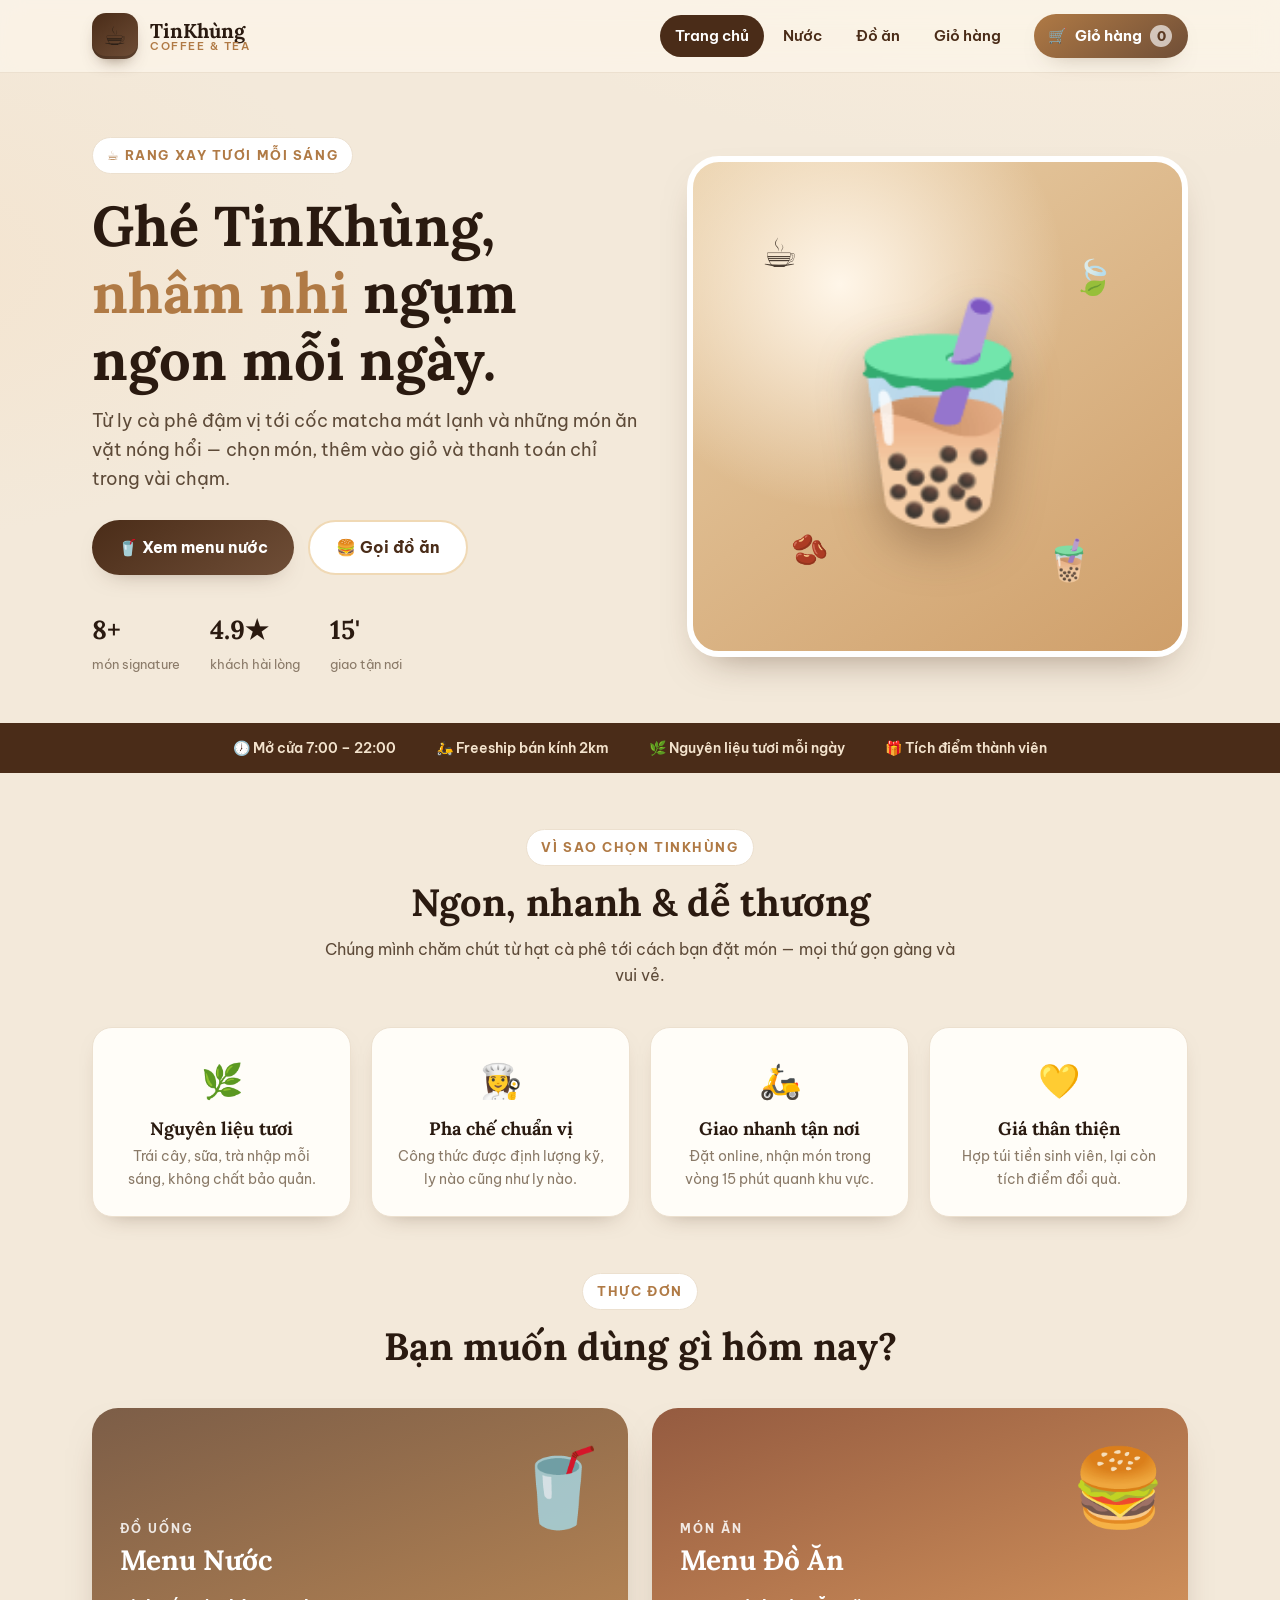
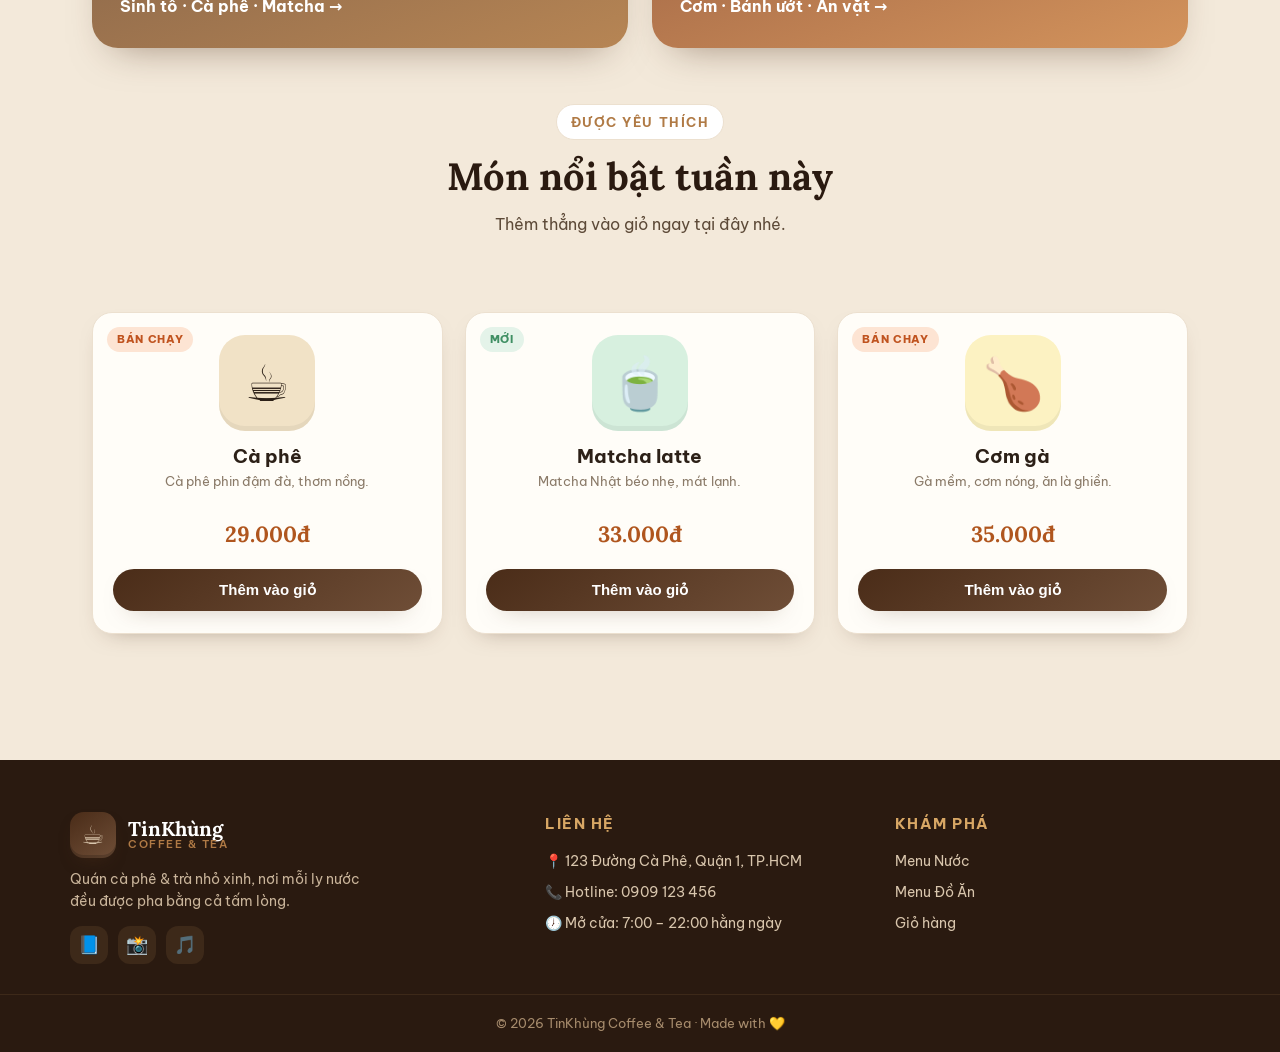
==== index.html @ 5d61ff61 "TinKhung Coffee & Tea: website dat mon (trang chu, menu nuoc/do an, gio hang + QR) Co-Authored-By: C" ====
<!DOCTYPE html>
<html lang="vi">
<head>
  <meta charset="UTF-8" />
  <meta name="viewport" content="width=device-width, initial-scale=1.0" />
  <title>TinKhùng Coffee &amp; Tea — Cà phê, trà &amp; món ngon mỗi ngày</title>
  <meta name="description" content="TinKhùng Coffee & Tea — quán cà phê, trà sữa và đồ ăn vặt. Nguyên liệu tươi, pha chế chuẩn vị, đặt món và thanh toán nhanh ngay trên web." />
  <link rel="icon" href="data:image/svg+xml,%3Csvg xmlns='http://www.w3.org/2000/svg' viewBox='0 0 100 100'%3E%3Ctext y='.9em' font-size='90'%3E%E2%98%95%3C/text%3E%3C/svg%3E" />
  <link rel="preconnect" href="https://fonts.googleapis.com" />
  <link rel="preconnect" href="https://fonts.gstatic.com" crossorigin />
  <link href="https://fonts.googleapis.com/css2?family=Lora:wght@500;600;700&family=Be+Vietnam+Pro:wght@400;500;600;700&display=swap" rel="stylesheet" />
  <link rel="stylesheet" href="assets/style.css" />
</head>
<body>

  <!-- HEADER -->
  <header class="site-header">
    <div class="container nav">
      <a href="index.html" class="brand">
        <span class="brand-logo">☕</span>
        <span class="brand-text">
          <span class="brand-name">TinKhùng</span>
          <span class="brand-sub">Coffee &amp; Tea</span>
        </span>
      </a>
      <nav class="nav-links">
        <a href="index.html" class="active">Trang chủ</a>
        <a href="nuoc.html">Nước</a>
        <a href="do-an.html">Đồ ăn</a>
        <a href="gio-hang.html">Giỏ hàng</a>
      </nav>
      <a href="gio-hang.html" class="cart-link" title="Giỏ hàng">
        🛒 <span class="lbl">Giỏ hàng</span>
        <span class="cart-count" data-cart-count>0</span>
      </a>
      <button class="nav-toggle" aria-label="Mở menu">☰</button>
    </div>
  </header>

  <!-- HERO -->
  <section class="hero">
    <div class="container hero-grid">
      <div class="hero-copy">
        <span class="eyebrow">☕ Rang xay tươi mỗi sáng</span>
        <h1>Ghé TinKhùng, <span class="accent">nhâm nhi</span> ngụm ngon mỗi ngày.</h1>
        <p class="lead">Từ ly cà phê đậm vị tới cốc matcha mát lạnh và những món ăn vặt nóng hổi — chọn món, thêm vào giỏ và thanh toán chỉ trong vài chạm.</p>
        <div class="hero-actions">
          <a href="nuoc.html" class="btn btn-primary">🥤 Xem menu nước</a>
          <a href="do-an.html" class="btn btn-ghost">🍔 Gọi đồ ăn</a>
        </div>
        <div class="hero-stats">
          <div class="stat"><b>8+</b><span>món signature</span></div>
          <div class="stat"><b>4.9★</b><span>khách hài lòng</span></div>
          <div class="stat"><b>15'</b><span>giao tận nơi</span></div>
        </div>
      </div>
      <div class="hero-art">
        <span class="bean b1">☕</span>
        <span class="bean b2">🫘</span>
        <span class="bean b3">🍃</span>
        <span class="bean b4">🧋</span>
        <span class="cup">🧋</span>
      </div>
    </div>
  </section>

  <div class="marquee-strip">
    <div class="container">
      <span>🕖 Mở cửa 7:00 – 22:00</span>
      <span>🛵 Freeship bán kính 2km</span>
      <span>🌿 Nguyên liệu tươi mỗi ngày</span>
      <span>🎁 Tích điểm thành viên</span>
    </div>
  </div>

  <!-- FEATURES -->
  <section class="section">
    <div class="container">
      <div class="section-head">
        <span class="eyebrow">Vì sao chọn TinKhùng</span>
        <h2>Ngon, nhanh &amp; dễ thương</h2>
        <p>Chúng mình chăm chút từ hạt cà phê tới cách bạn đặt món — mọi thứ gọn gàng và vui vẻ.</p>
      </div>
      <div class="feature-grid">
        <div class="feature"><div class="ic">🌿</div><h3>Nguyên liệu tươi</h3><p>Trái cây, sữa, trà nhập mỗi sáng, không chất bảo quản.</p></div>
        <div class="feature"><div class="ic">👩‍🍳</div><h3>Pha chế chuẩn vị</h3><p>Công thức được định lượng kỹ, ly nào cũng như ly nào.</p></div>
        <div class="feature"><div class="ic">🛵</div><h3>Giao nhanh tận nơi</h3><p>Đặt online, nhận món trong vòng 15 phút quanh khu vực.</p></div>
        <div class="feature"><div class="ic">💛</div><h3>Giá thân thiện</h3><p>Hợp túi tiền sinh viên, lại còn tích điểm đổi quà.</p></div>
      </div>
    </div>
  </section>

  <!-- CATEGORIES -->
  <section class="section" style="padding-top:0;">
    <div class="container">
      <div class="section-head">
        <span class="eyebrow">Thực đơn</span>
        <h2>Bạn muốn dùng gì hôm nay?</h2>
      </div>
      <div class="cat-grid">
        <a href="nuoc.html" class="cat-card cat-drink">
          <span class="cat-emoji">🥤</span>
          <small>Đồ uống</small>
          <h3>Menu Nước</h3>
          <span class="go">Sinh tố · Cà phê · Matcha →</span>
        </a>
        <a href="do-an.html" class="cat-card cat-food">
          <span class="cat-emoji">🍔</span>
          <small>Món ăn</small>
          <h3>Menu Đồ Ăn</h3>
          <span class="go">Cơm · Bánh ướt · Ăn vặt →</span>
        </a>
      </div>
    </div>
  </section>

  <!-- FEATURED -->
  <section class="section" style="padding-top:0;">
    <div class="container">
      <div class="section-head">
        <span class="eyebrow">Được yêu thích</span>
        <h2>Món nổi bật tuần này</h2>
        <p>Thêm thẳng vào giỏ ngay tại đây nhé.</p>
      </div>
      <div class="product-grid" style="grid-template-columns:repeat(3,1fr);">
        <article class="product-card" data-name="Cà phê" data-price="29000" data-icon="☕">
          <span class="tag hot">Bán chạy</span>
          <div class="thumb t-coffee">☕</div>
          <h3>Cà phê</h3>
          <p class="desc">Cà phê phin đậm đà, thơm nồng.</p>
          <p class="price">29.000đ</p>
          <button type="button" class="add-btn">Thêm vào giỏ</button>
        </article>
        <article class="product-card" data-name="Matcha latte" data-price="33000" data-icon="🍵">
          <span class="tag">Mới</span>
          <div class="thumb t-matcha">🍵</div>
          <h3>Matcha latte</h3>
          <p class="desc">Matcha Nhật béo nhẹ, mát lạnh.</p>
          <p class="price">33.000đ</p>
          <button type="button" class="add-btn">Thêm vào giỏ</button>
        </article>
        <article class="product-card" data-name="Cơm gà" data-price="35000" data-icon="🍗">
          <span class="tag hot">Bán chạy</span>
          <div class="thumb t-chicken">🍗</div>
          <h3>Cơm gà</h3>
          <p class="desc">Gà mềm, cơm nóng, ăn là ghiền.</p>
          <p class="price">35.000đ</p>
          <button type="button" class="add-btn">Thêm vào giỏ</button>
        </article>
      </div>
    </div>
  </section>

  <!-- FOOTER -->
  <footer class="site-footer">
    <div class="container footer-grid">
      <div class="footer-col">
        <a href="index.html" class="brand">
          <span class="brand-logo">☕</span>
          <span class="brand-text">
            <span class="brand-name">TinKhùng</span>
            <span class="brand-sub">Coffee &amp; Tea</span>
          </span>
        </a>
        <p>Quán cà phê &amp; trà nhỏ xinh, nơi mỗi ly nước đều được pha bằng cả tấm lòng.</p>
        <div class="socials">
          <a href="#" title="Facebook">📘</a>
          <a href="#" title="Instagram">📸</a>
          <a href="#" title="TikTok">🎵</a>
        </div>
      </div>
      <div class="footer-col">
        <h4>Liên hệ</h4>
        <ul>
          <li>📍 123 Đường Cà Phê, Quận 1, TP.HCM</li>
          <li>📞 Hotline: 0909 123 456</li>
          <li>🕖 Mở cửa: 7:00 – 22:00 hằng ngày</li>
        </ul>
      </div>
      <div class="footer-col">
        <h4>Khám phá</h4>
        <ul>
          <li><a href="nuoc.html">Menu Nước</a></li>
          <li><a href="do-an.html">Menu Đồ Ăn</a></li>
          <li><a href="gio-hang.html">Giỏ hàng</a></li>
        </ul>
      </div>
    </div>
    <div class="footer-bottom">© 2026 TinKhùng Coffee &amp; Tea · Made with 💛</div>
  </footer>

  <script src="assets/cart.js"></script>
</body>
</html>
---- assets/style.css ----
/* ============================================================
   TinKhùng Coffee & Tea — giao diện quán cà phê ấm cúng
   Dùng chung cho index / nuoc / do-an / gio-hang
   ============================================================ */

:root {
  color-scheme: light;

  /* Bảng màu cà phê ấm */
  --espresso: #2a1a10;
  --coffee:   #4a2c18;
  --coffee-2: #6f4e37;
  --caramel:  #b07a45;
  --gold:     #d8a765;
  --gold-soft:#f0d9b5;
  --cream:    #f3e9da;
  --cream-2:  #faf4ea;
  --card:     #fffdf8;
  --ink:      #2c2017;
  --muted:    #8a7a68;
  --line:     #ece0cf;
  --price:    #b0561e;
  --mint:     #3f8f63;
  --mint-bg:  #e4f3e9;

  --radius:   20px;
  --radius-sm:14px;
  --shadow:   0 18px 40px -22px rgba(74, 44, 24, 0.55);
  --shadow-sm:0 10px 24px -16px rgba(74, 44, 24, 0.5);
  --maxw:     1140px;
  --font-head:"Lora", Georgia, serif;
  --font-body:"Be Vietnam Pro", system-ui, -apple-system, "Segoe UI", sans-serif;
}

* { box-sizing: border-box; }

html { scroll-behavior: smooth; }

body {
  margin: 0;
  font-family: var(--font-body);
  color: var(--ink);
  background:
    radial-gradient(1200px 500px at 85% -5%, #fbeedd 0%, transparent 60%),
    radial-gradient(900px 500px at -10% 10%, #f4e4cf 0%, transparent 55%),
    var(--cream);
  line-height: 1.6;
  -webkit-font-smoothing: antialiased;
}

h1, h2, h3 { font-family: var(--font-head); color: var(--espresso); line-height: 1.2; margin: 0; }

a { color: inherit; }

img { max-width: 100%; display: block; }

.container { width: 100%; max-width: var(--maxw); margin: 0 auto; padding: 0 22px; }

.sr-only {
  position: absolute; width: 1px; height: 1px; padding: 0; margin: -1px;
  overflow: hidden; clip: rect(0 0 0 0); white-space: nowrap; border: 0;
}

/* -------------------- Header / Nav -------------------- */
.site-header {
  position: sticky; top: 0; z-index: 50;
  background: rgba(250, 244, 234, 0.82);
  backdrop-filter: saturate(140%) blur(12px);
  border-bottom: 1px solid var(--line);
}
.nav {
  display: flex; align-items: center; gap: 18px;
  height: 72px;
}
.brand { display: flex; align-items: center; gap: 12px; text-decoration: none; margin-right: auto; }
.brand-logo {
  width: 46px; height: 46px; border-radius: 14px;
  display: grid; place-items: center; font-size: 26px;
  background: linear-gradient(145deg, var(--coffee), var(--coffee-2));
  box-shadow: inset 0 -3px 0 rgba(0,0,0,.18), 0 8px 18px -10px rgba(74,44,24,.8);
}
.brand-text { display: flex; flex-direction: column; line-height: 1.05; }
.brand-name { font-family: var(--font-head); font-weight: 700; font-size: 20px; color: var(--espresso); }
.brand-sub  { font-size: 11px; letter-spacing: .14em; text-transform: uppercase; color: var(--caramel); font-weight: 600; }

.nav-links { display: flex; align-items: center; gap: 4px; }
.nav-links a {
  text-decoration: none; font-weight: 600; font-size: 15px; color: var(--coffee);
  padding: 9px 15px; border-radius: 999px; transition: background .18s ease, color .18s ease;
}
.nav-links a:hover { background: #efe2cf; }
.nav-links a.active { background: var(--coffee); color: #fff; }

.cart-link {
  position: relative; display: inline-flex; align-items: center; gap: 8px;
  text-decoration: none; font-weight: 700; font-size: 15px; color: #fff;
  background: linear-gradient(145deg, var(--caramel), var(--coffee-2));
  padding: 10px 16px 10px 14px; border-radius: 999px;
  box-shadow: var(--shadow-sm); transition: transform .15s ease, box-shadow .15s ease;
}
.cart-link:hover { transform: translateY(-2px); }
.cart-link.bump { animation: bump .4s ease; }
@keyframes bump { 0%,100%{transform:scale(1)} 35%{transform:scale(1.16)} }
.cart-count {
  min-width: 22px; height: 22px; padding: 0 6px; border-radius: 999px;
  background: #fff; color: var(--coffee); font-size: 13px; font-weight: 800;
  display: inline-grid; place-items: center;
}
.cart-count.is-empty { opacity: .65; }

.nav-toggle { display: none; }

/* -------------------- Buttons -------------------- */
.btn {
  display: inline-flex; align-items: center; gap: 9px; justify-content: center;
  font-family: var(--font-body); font-weight: 700; font-size: 16px; cursor: pointer;
  padding: 13px 26px; border-radius: 999px; border: 0; text-decoration: none;
  transition: transform .15s ease, box-shadow .15s ease, background .18s ease;
}
.btn-primary { background: linear-gradient(145deg, var(--coffee), var(--coffee-2)); color: #fff; box-shadow: var(--shadow-sm); }
.btn-primary:hover { transform: translateY(-2px); }
.btn-ghost { background: #fff; color: var(--coffee); border: 2px solid var(--gold-soft); }
.btn-ghost:hover { border-color: var(--gold); transform: translateY(-2px); }
.btn-gold { background: linear-gradient(145deg, var(--gold), var(--caramel)); color: #41260f; box-shadow: var(--shadow-sm); }
.btn-gold:hover { transform: translateY(-2px); }

/* -------------------- Hero (trang chủ) -------------------- */
.hero { padding: 64px 0 36px; }
.hero-grid { display: grid; grid-template-columns: 1.05fr .95fr; gap: 42px; align-items: center; }
.eyebrow {
  display: inline-flex; align-items: center; gap: 8px; font-weight: 700; font-size: 13px;
  letter-spacing: .12em; text-transform: uppercase; color: var(--caramel);
  background: #fff; border: 1px solid var(--line); padding: 7px 14px; border-radius: 999px;
}
.hero h1 { font-size: clamp(34px, 5vw, 56px); margin: 18px 0 14px; }
.hero h1 .accent { color: var(--caramel); }
.hero p.lead { font-size: 18px; color: #5d4a38; max-width: 48ch; margin: 0 0 26px; }
.hero-actions { display: flex; gap: 14px; flex-wrap: wrap; }
.hero-stats { display: flex; gap: 30px; margin-top: 34px; flex-wrap: wrap; }
.hero-stats .stat b { font-family: var(--font-head); font-size: 26px; color: var(--espresso); display: block; }
.hero-stats .stat span { font-size: 13px; color: var(--muted); }

.hero-art {
  position: relative; aspect-ratio: 1/1; border-radius: 32px;
  background:
    radial-gradient(circle at 30% 25%, #fff6e9 0%, transparent 45%),
    linear-gradient(145deg, #e9cfa8, #cf9f6a);
  box-shadow: var(--shadow); display: grid; place-items: center; overflow: hidden;
  border: 6px solid #fff;
}
.hero-art .cup { font-size: clamp(120px, 20vw, 210px); filter: drop-shadow(0 18px 24px rgba(74,44,24,.35)); }
.hero-art .bean {
  position: absolute; font-size: 40px; opacity: .85;
  animation: floaty 5s ease-in-out infinite;
}
.hero-art .b1 { top: 12%; left: 14%; }
.hero-art .b2 { bottom: 16%; left: 20%; animation-delay: .8s; font-size: 30px; }
.hero-art .b3 { top: 18%; right: 14%; animation-delay: 1.4s; font-size: 34px; }
.hero-art .b4 { bottom: 12%; right: 18%; animation-delay: 2s; }
@keyframes floaty { 0%,100%{transform:translateY(0) rotate(-8deg)} 50%{transform:translateY(-12px) rotate(8deg)} }

.marquee-strip {
  background: var(--coffee); color: #f3e3cd; margin-top: 10px;
}
.marquee-strip .container { display: flex; gap: 40px; flex-wrap: wrap; justify-content: center; padding: 14px 22px; font-weight: 600; font-size: 14px; }
.marquee-strip span { display: inline-flex; align-items: center; gap: 8px; }

/* -------------------- Sections -------------------- */
.section { padding: 56px 0; }
.section-head { text-align: center; max-width: 640px; margin: 0 auto 38px; }
.section-head .eyebrow { margin-bottom: 14px; }
.section-head h2 { font-size: clamp(26px, 3.4vw, 38px); }
.section-head p { color: #5d4a38; margin: 12px 0 0; }

/* Features */
.feature-grid { display: grid; grid-template-columns: repeat(4, 1fr); gap: 20px; }
.feature {
  background: var(--card); border: 1px solid var(--line); border-radius: var(--radius);
  padding: 26px 22px; text-align: center; box-shadow: var(--shadow-sm);
  transition: transform .18s ease;
}
.feature:hover { transform: translateY(-5px); }
.feature .ic { font-size: 34px; margin-bottom: 10px; }
.feature h3 { font-size: 18px; margin-bottom: 6px; }
.feature p { font-size: 14px; color: var(--muted); margin: 0; }

/* Category cards */
.cat-grid { display: grid; grid-template-columns: 1fr 1fr; gap: 24px; }
.cat-card {
  position: relative; border-radius: 26px; overflow: hidden; text-decoration: none;
  color: #fff; min-height: 240px; display: flex; flex-direction: column; justify-content: flex-end;
  padding: 28px; box-shadow: var(--shadow); isolation: isolate;
  transition: transform .2s ease;
}
.cat-card:hover { transform: translateY(-6px); }
.cat-card::after { content: ""; position: absolute; inset: 0; z-index: -1; opacity: .9; }
.cat-drink::after { background: linear-gradient(160deg, #6f4e37, #b07a45); }
.cat-food::after  { background: linear-gradient(160deg, #8a4b2f, #d08a4e); }
.cat-card .cat-emoji { position: absolute; top: 18px; right: 22px; font-size: 76px; opacity: .9; }
.cat-card small { text-transform: uppercase; letter-spacing: .16em; font-weight: 700; font-size: 12px; opacity: .85; }
.cat-card h3 { color: #fff; font-size: 28px; margin: 6px 0 4px; }
.cat-card .go { margin-top: 12px; font-weight: 700; }

/* -------------------- Product grid (menu) -------------------- */
.menu-hero { padding: 48px 0 8px; text-align: center; }
.menu-hero .eyebrow { margin-bottom: 14px; }
.menu-hero h1 { font-size: clamp(30px, 4.4vw, 46px); }
.menu-hero p { color: #5d4a38; margin: 12px auto 0; max-width: 52ch; }

.product-grid {
  display: grid; grid-template-columns: repeat(4, 1fr); gap: 22px;
  padding: 36px 0 10px;
}
.product-card {
  background: var(--card); border: 1px solid var(--line); border-radius: var(--radius);
  padding: 22px 20px; text-align: center; box-shadow: var(--shadow-sm);
  display: flex; flex-direction: column; align-items: center;
  transition: transform .18s ease, box-shadow .18s ease; position: relative;
}
.product-card:hover { transform: translateY(-6px); box-shadow: var(--shadow); }
.product-card .tag {
  position: absolute; top: 14px; left: 14px; font-size: 11px; font-weight: 800;
  text-transform: uppercase; letter-spacing: .06em; padding: 4px 10px; border-radius: 999px;
  background: var(--mint-bg); color: var(--mint);
}
.product-card .tag.hot { background: #fde4d3; color: #c0531f; }
.thumb {
  width: 96px; height: 96px; border-radius: 26px; display: grid; place-items: center;
  font-size: 50px; margin-bottom: 14px; box-shadow: inset 0 -5px 0 rgba(0,0,0,.05);
}
.t-strawberry { background: #ffe0e4; }
.t-avocado    { background: #dff3df; }
.t-coffee     { background: #f1e2c6; }
.t-matcha     { background: #d7f0df; }
.t-porkrice   { background: #ffe8cf; }
.t-wetcake    { background: #fbe0ee; }
.t-chicken    { background: #fcf2c2; }
.t-fishball   { background: #d7ecfb; }
.product-card h3 { font-family: var(--font-body); font-weight: 700; font-size: 19px; margin: 0 0 4px; color: var(--ink); }
.product-card .desc { font-size: 13px; color: var(--muted); margin: 0 0 12px; min-height: 34px; }
.product-card .price { font-family: var(--font-head); font-weight: 700; font-size: 22px; color: var(--price); margin: 0 0 16px; }
.add-btn {
  width: 100%; background: linear-gradient(145deg, var(--coffee), var(--coffee-2)); color: #fff;
  font-weight: 700; font-size: 15px; padding: 12px 18px; border: 0; border-radius: 999px;
  cursor: pointer; transition: transform .14s ease, box-shadow .14s ease, filter .18s ease;
  box-shadow: var(--shadow-sm); -webkit-tap-highlight-color: transparent;
}
.add-btn:hover { filter: brightness(1.08); transform: translateY(-2px); }
.add-btn:active { transform: translateY(2px); }

/* flying item + toast */
.flying-item {
  position: fixed; z-index: 999; pointer-events: none; width: 70px; height: 70px;
  border-radius: 20px; display: grid; place-items: center; font-size: 40px; background: #fff;
  box-shadow: 0 12px 26px rgba(0,0,0,.22);
  transition: left .7s cubic-bezier(.22,1,.36,1), top .7s cubic-bezier(.55,0,.85,.45),
              transform .7s cubic-bezier(.22,1,.36,1), opacity .7s ease;
}
.toast {
  position: fixed; left: 50%; bottom: 28px; transform: translateX(-50%) translateY(20px);
  background: var(--espresso); color: #fff; font-weight: 600; font-size: 15px;
  padding: 13px 22px; border-radius: 999px; box-shadow: var(--shadow); z-index: 900;
  opacity: 0; pointer-events: none; transition: opacity .25s ease, transform .25s ease;
  display: flex; align-items: center; gap: 9px;
}
.toast.show { opacity: 1; transform: translateX(-50%) translateY(0); }

/* -------------------- Cart page -------------------- */
.cart-wrap { max-width: 860px; margin: 0 auto; padding: 44px 0 20px; }
.cart-wrap .page-title { text-align: center; margin-bottom: 8px; font-size: clamp(28px,4vw,42px); }
.cart-wrap .page-sub { text-align: center; color: var(--muted); margin: 0 0 30px; }

.cart-panel { background: var(--card); border: 1px solid var(--line); border-radius: 24px; box-shadow: var(--shadow); overflow: hidden; }
.cart-row {
  display: grid; grid-template-columns: 64px 1fr auto auto; gap: 16px; align-items: center;
  padding: 18px 22px; border-bottom: 1px solid var(--line);
}
.cart-row:last-child { border-bottom: 0; }
.cart-row .ci-thumb { width: 56px; height: 56px; border-radius: 16px; display: grid; place-items: center; font-size: 30px; background: #f1e2c6; }
.cart-row .ci-name { font-weight: 700; font-size: 17px; }
.cart-row .ci-unit { font-size: 13px; color: var(--muted); }
.cart-row .ci-line { font-weight: 800; color: var(--price); font-family: var(--font-head); min-width: 96px; text-align: right; }
.qty-box { display: inline-flex; align-items: center; gap: 12px; background: #f4ead9; border-radius: 999px; padding: 5px; }
.qty-btn { width: 32px; height: 32px; border-radius: 50%; border: 0; background: #fff; color: var(--coffee); font-size: 19px; font-weight: 800; cursor: pointer; box-shadow: var(--shadow-sm); }
.qty-btn:hover { background: var(--gold-soft); }
.qty-box span { min-width: 20px; text-align: center; font-weight: 700; }

.cart-summary { padding: 22px; display: flex; flex-direction: column; gap: 16px; }
.summary-line { display: flex; justify-content: space-between; font-size: 15px; color: #5d4a38; }
.summary-total { display: flex; justify-content: space-between; align-items: baseline; border-top: 2px dashed var(--line); padding-top: 16px; }
.summary-total .lbl { font-weight: 700; font-size: 17px; }
.summary-total .val { font-family: var(--font-head); font-weight: 700; font-size: 30px; color: var(--price); }
.cart-actions { display: flex; gap: 14px; flex-wrap: wrap; }
.cart-actions .btn { flex: 1; min-width: 180px; }

.empty-cart { text-align: center; padding: 60px 24px; }
.empty-cart .big { font-size: 64px; }
.empty-cart h3 { margin: 12px 0 6px; font-size: 24px; }
.empty-cart p { color: var(--muted); margin: 0 0 22px; }

/* QR modal */
.modal { position: fixed; inset: 0; display: none; place-items: center; z-index: 200; padding: 20px; background: rgba(42,26,16,.5); backdrop-filter: blur(3px); }
.modal.open { display: grid; }
.modal-box { background: #fff; border-radius: 24px; padding: 30px; max-width: 360px; width: 100%; text-align: center; box-shadow: 0 30px 60px -20px rgba(0,0,0,.5); animation: pop .28s ease; }
@keyframes pop { from { transform: scale(.9); opacity: 0 } to { transform: scale(1); opacity: 1 } }
.modal-box h3 { font-size: 23px; margin-bottom: 4px; }
.modal-box .qr-total { font-weight: 800; color: var(--price); font-size: 20px; margin: 6px 0 14px; }
#qrCanvas { width: 220px; height: 220px; border-radius: 16px; border: 5px solid var(--gold-soft); margin: 0 auto 10px; background: #fff; }
.modal-box .qr-hint { font-size: 13px; color: var(--muted); margin: 0 0 18px; }

/* -------------------- Footer -------------------- */
.site-footer { background: var(--espresso); color: #e9d8c2; margin-top: 60px; }
.footer-grid { display: grid; grid-template-columns: 1.4fr 1fr 1fr; gap: 34px; padding: 52px 0 30px; }
.site-footer .brand-name { color: #fff; }
.site-footer p { color: #c9b49a; font-size: 14px; margin: 10px 0 0; max-width: 34ch; }
.footer-col h4 { font-family: var(--font-body); font-size: 15px; text-transform: uppercase; letter-spacing: .1em; color: var(--gold); margin: 0 0 14px; }
.footer-col ul { list-style: none; padding: 0; margin: 0; display: flex; flex-direction: column; gap: 9px; }
.footer-col a, .footer-col li { color: #d9c6ad; text-decoration: none; font-size: 14px; }
.footer-col a:hover { color: #fff; }
.socials { display: flex; gap: 10px; margin-top: 14px; }
.socials a { width: 38px; height: 38px; border-radius: 12px; display: grid; place-items: center; background: #3d2919; font-size: 18px; }
.socials a:hover { background: var(--caramel); }
.footer-bottom { border-top: 1px solid #3d2919; padding: 18px 0; text-align: center; font-size: 13px; color: #a68b6c; }

/* -------------------- Responsive -------------------- */
@media (max-width: 900px) {
  .hero-grid { grid-template-columns: 1fr; }
  .hero-art { max-width: 420px; margin: 0 auto; order: -1; }
  .feature-grid { grid-template-columns: repeat(2, 1fr); }
  .product-grid { grid-template-columns: repeat(2, 1fr); }
  .footer-grid { grid-template-columns: 1fr 1fr; }
}
@media (max-width: 640px) {
  .nav-links, .cart-link .lbl { display: none; }
  .nav-links.open { display: flex; position: absolute; top: 72px; left: 0; right: 0;
    flex-direction: column; background: var(--cream-2); border-bottom: 1px solid var(--line); padding: 10px; gap: 4px; }
  .nav-links.open a { padding: 12px; }
  .nav-toggle { display: inline-grid; place-items: center; width: 44px; height: 44px; border-radius: 12px;
    border: 1px solid var(--line); background: #fff; font-size: 20px; cursor: pointer; }
  .cat-grid { grid-template-columns: 1fr; }
  .product-grid { grid-template-columns: 1fr 1fr; gap: 14px; }
  .product-card { padding: 18px 14px; }
  .thumb { width: 80px; height: 80px; font-size: 42px; }
  .cart-row { grid-template-columns: 48px 1fr auto; row-gap: 10px; }
  .cart-row .ci-line { grid-column: 2 / -1; text-align: left; }
  .footer-grid { grid-template-columns: 1fr; }
}
@media (max-width: 420px) {
  .product-grid { grid-template-columns: 1fr; }
}
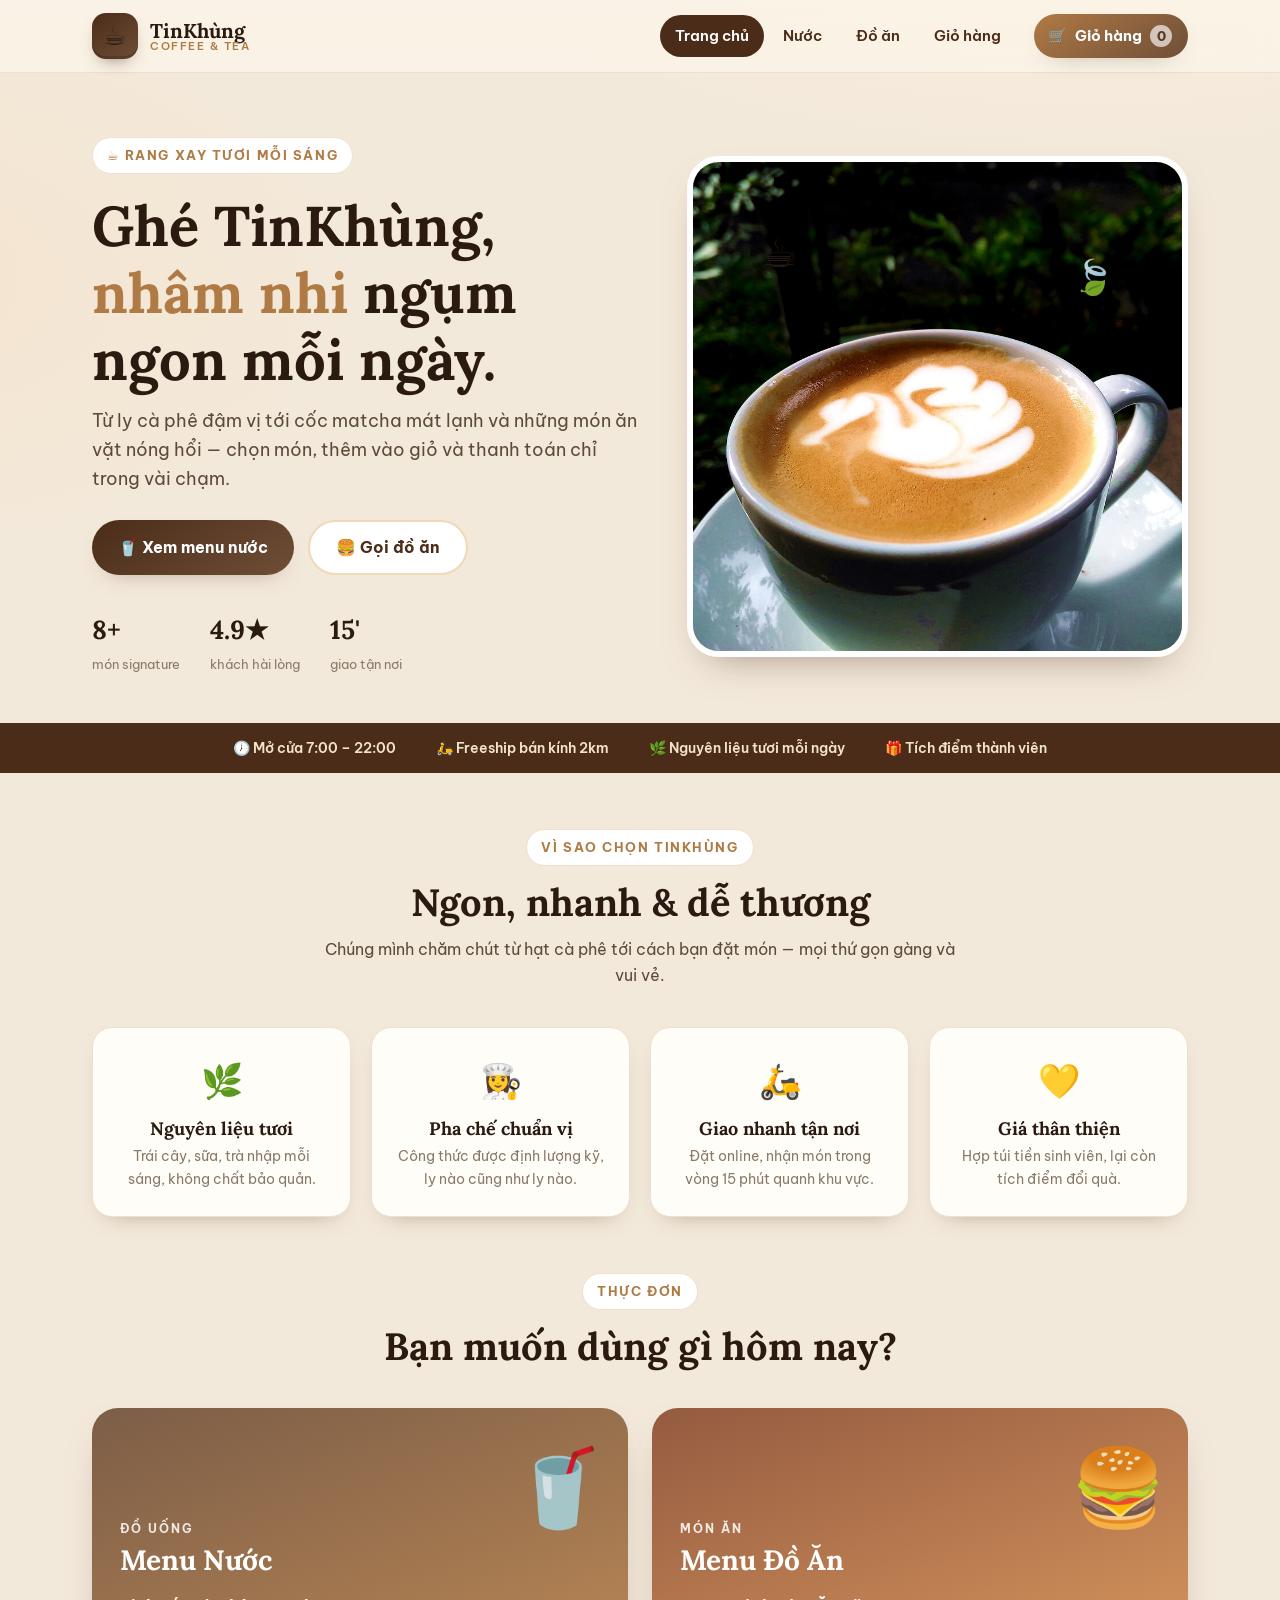
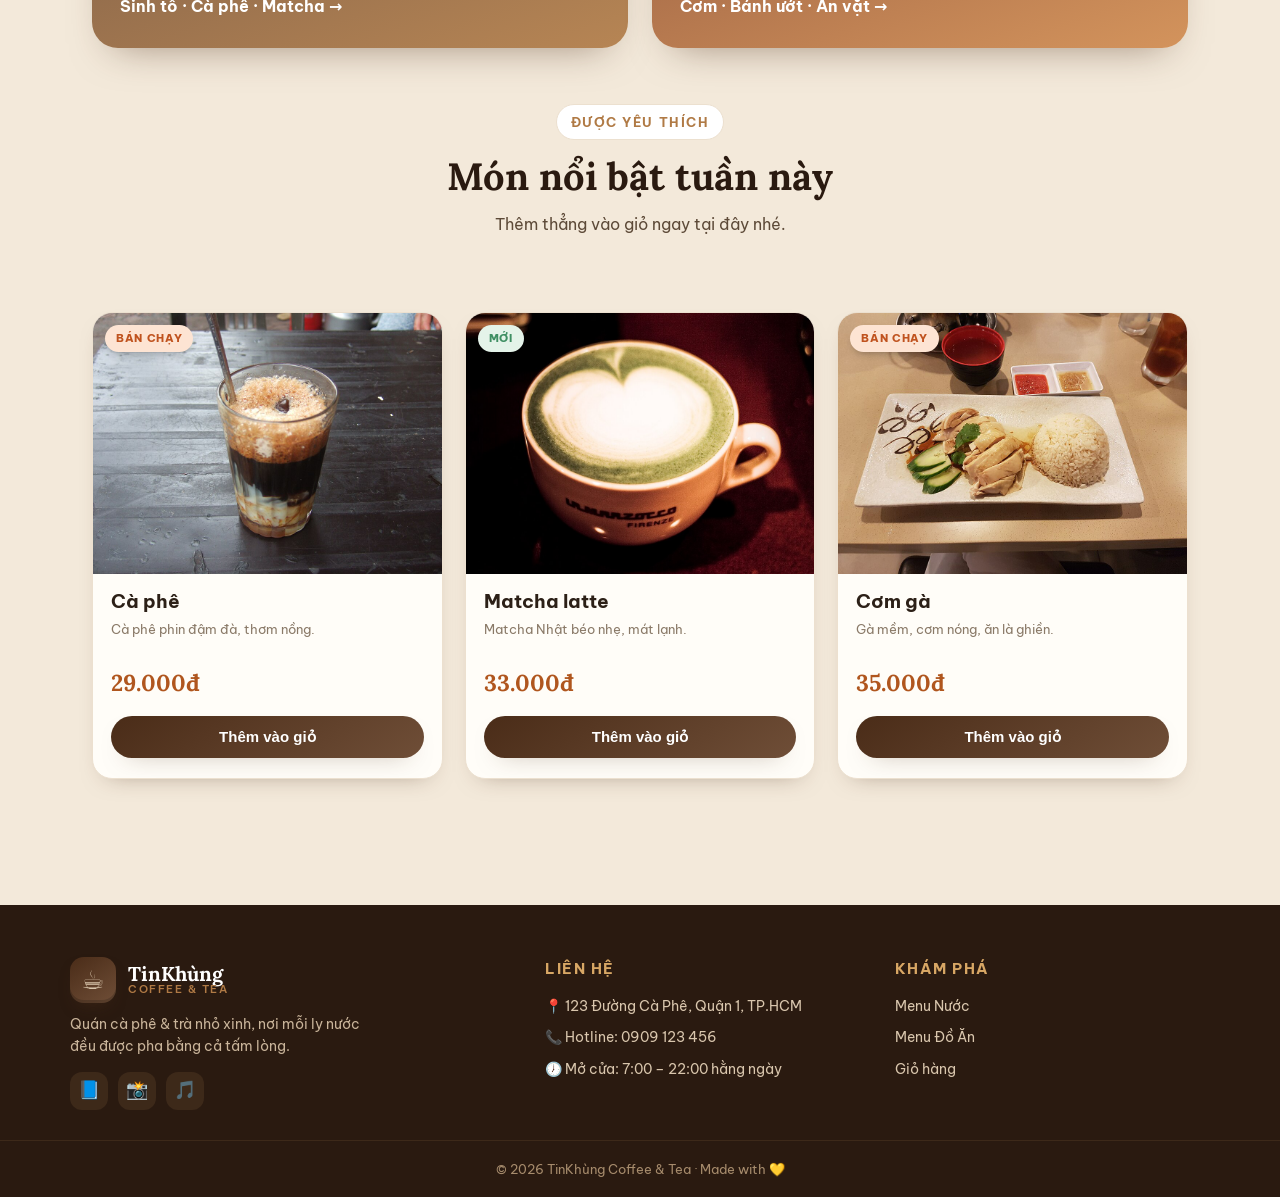
==== commit b0333adf: "Them anh that cho tung mon (Wikimedia Commons) + card kieu app dat mon, hero anh that Co-Authored-By" ====
--- a/index.html
+++ b/index.html
@@ -55,11 +55,9 @@
         </div>
       </div>
       <div class="hero-art">
+        <img src="assets/img/hero.jpg" alt="Ly cà phê latte art thơm ngon" />
         <span class="bean b1">☕</span>
-        <span class="bean b2">🫘</span>
         <span class="bean b3">🍃</span>
-        <span class="bean b4">🧋</span>
-        <span class="cup">🧋</span>
       </div>
     </div>
   </section>
@@ -123,29 +121,32 @@
         <p>Thêm thẳng vào giỏ ngay tại đây nhé.</p>
       </div>
       <div class="product-grid" style="grid-template-columns:repeat(3,1fr);">
-        <article class="product-card" data-name="Cà phê" data-price="29000" data-icon="☕">
-          <span class="tag hot">Bán chạy</span>
-          <div class="thumb t-coffee">☕</div>
-          <h3>Cà phê</h3>
-          <p class="desc">Cà phê phin đậm đà, thơm nồng.</p>
-          <p class="price">29.000đ</p>
-          <button type="button" class="add-btn">Thêm vào giỏ</button>
+        <article class="product-card" data-name="Cà phê" data-price="29000" data-img="assets/img/ca-phe.jpg" data-icon="☕">
+          <div class="ph"><img src="assets/img/ca-phe.jpg" alt="Cà phê" loading="lazy"><span class="tag hot">Bán chạy</span></div>
+          <div class="pbody">
+            <h3>Cà phê</h3>
+            <p class="desc">Cà phê phin đậm đà, thơm nồng.</p>
+            <p class="price">29.000đ</p>
+            <button type="button" class="add-btn">Thêm vào giỏ</button>
+          </div>
         </article>
-        <article class="product-card" data-name="Matcha latte" data-price="33000" data-icon="🍵">
-          <span class="tag">Mới</span>
-          <div class="thumb t-matcha">🍵</div>
-          <h3>Matcha latte</h3>
-          <p class="desc">Matcha Nhật béo nhẹ, mát lạnh.</p>
-          <p class="price">33.000đ</p>
-          <button type="button" class="add-btn">Thêm vào giỏ</button>
+        <article class="product-card" data-name="Matcha latte" data-price="33000" data-img="assets/img/matcha.jpg" data-icon="🍵">
+          <div class="ph"><img src="assets/img/matcha.jpg" alt="Matcha latte" loading="lazy"><span class="tag">Mới</span></div>
+          <div class="pbody">
+            <h3>Matcha latte</h3>
+            <p class="desc">Matcha Nhật béo nhẹ, mát lạnh.</p>
+            <p class="price">33.000đ</p>
+            <button type="button" class="add-btn">Thêm vào giỏ</button>
+          </div>
         </article>
-        <article class="product-card" data-name="Cơm gà" data-price="35000" data-icon="🍗">
-          <span class="tag hot">Bán chạy</span>
-          <div class="thumb t-chicken">🍗</div>
-          <h3>Cơm gà</h3>
-          <p class="desc">Gà mềm, cơm nóng, ăn là ghiền.</p>
-          <p class="price">35.000đ</p>
-          <button type="button" class="add-btn">Thêm vào giỏ</button>
+        <article class="product-card" data-name="Cơm gà" data-price="35000" data-img="assets/img/com-ga.jpg" data-icon="🍗">
+          <div class="ph"><img src="assets/img/com-ga.jpg" alt="Cơm gà" loading="lazy"><span class="tag hot">Bán chạy</span></div>
+          <div class="pbody">
+            <h3>Cơm gà</h3>
+            <p class="desc">Gà mềm, cơm nóng, ăn là ghiền.</p>
+            <p class="price">35.000đ</p>
+            <button type="button" class="add-btn">Thêm vào giỏ</button>
+          </div>
         </article>
       </div>
     </div>
--- a/assets/style.css
+++ b/assets/style.css
@@ -148,6 +148,7 @@
   box-shadow: var(--shadow); display: grid; place-items: center; overflow: hidden;
   border: 6px solid #fff;
 }
+.hero-art img { position: absolute; inset: 0; width: 100%; height: 100%; object-fit: cover; }
 .hero-art .cup { font-size: clamp(120px, 20vw, 210px); filter: drop-shadow(0 18px 24px rgba(74,44,24,.35)); }
 .hero-art .bean {
   position: absolute; font-size: 40px; opacity: .85;
@@ -213,34 +214,28 @@
 }
 .product-card {
   background: var(--card); border: 1px solid var(--line); border-radius: var(--radius);
-  padding: 22px 20px; text-align: center; box-shadow: var(--shadow-sm);
-  display: flex; flex-direction: column; align-items: center;
-  transition: transform .18s ease, box-shadow .18s ease; position: relative;
+  box-shadow: var(--shadow-sm); overflow: hidden; text-align: left;
+  display: flex; flex-direction: column;
+  transition: transform .18s ease, box-shadow .18s ease;
 }
 .product-card:hover { transform: translateY(-6px); box-shadow: var(--shadow); }
+.product-card .ph {
+  position: relative; aspect-ratio: 4 / 3; background: #efe2cd; overflow: hidden;
+}
+.product-card .ph img { width: 100%; height: 100%; object-fit: cover; display: block; transition: transform .4s ease; }
+.product-card:hover .ph img { transform: scale(1.06); }
 .product-card .tag {
-  position: absolute; top: 14px; left: 14px; font-size: 11px; font-weight: 800;
-  text-transform: uppercase; letter-spacing: .06em; padding: 4px 10px; border-radius: 999px;
-  background: var(--mint-bg); color: var(--mint);
+  position: absolute; top: 12px; left: 12px; font-size: 11px; font-weight: 800;
+  text-transform: uppercase; letter-spacing: .06em; padding: 5px 11px; border-radius: 999px;
+  background: var(--mint-bg); color: var(--mint); box-shadow: 0 4px 10px -4px rgba(0,0,0,.4);
 }
 .product-card .tag.hot { background: #fde4d3; color: #c0531f; }
-.thumb {
-  width: 96px; height: 96px; border-radius: 26px; display: grid; place-items: center;
-  font-size: 50px; margin-bottom: 14px; box-shadow: inset 0 -5px 0 rgba(0,0,0,.05);
-}
-.t-strawberry { background: #ffe0e4; }
-.t-avocado    { background: #dff3df; }
-.t-coffee     { background: #f1e2c6; }
-.t-matcha     { background: #d7f0df; }
-.t-porkrice   { background: #ffe8cf; }
-.t-wetcake    { background: #fbe0ee; }
-.t-chicken    { background: #fcf2c2; }
-.t-fishball   { background: #d7ecfb; }
-.product-card h3 { font-family: var(--font-body); font-weight: 700; font-size: 19px; margin: 0 0 4px; color: var(--ink); }
-.product-card .desc { font-size: 13px; color: var(--muted); margin: 0 0 12px; min-height: 34px; }
-.product-card .price { font-family: var(--font-head); font-weight: 700; font-size: 22px; color: var(--price); margin: 0 0 16px; }
+.product-card .pbody { padding: 16px 18px 20px; display: flex; flex-direction: column; flex: 1; }
+.product-card h3 { font-family: var(--font-body); font-weight: 700; font-size: 19px; margin: 0; color: var(--ink); }
+.product-card .desc { font-size: 13px; color: var(--muted); margin: 6px 0 0; min-height: 36px; }
+.product-card .price { font-family: var(--font-head); font-weight: 700; font-size: 23px; color: var(--price); margin: 10px 0 14px; }
 .add-btn {
-  width: 100%; background: linear-gradient(145deg, var(--coffee), var(--coffee-2)); color: #fff;
+  width: 100%; margin-top: auto; background: linear-gradient(145deg, var(--coffee), var(--coffee-2)); color: #fff;
   font-weight: 700; font-size: 15px; padding: 12px 18px; border: 0; border-radius: 999px;
   cursor: pointer; transition: transform .14s ease, box-shadow .14s ease, filter .18s ease;
   box-shadow: var(--shadow-sm); -webkit-tap-highlight-color: transparent;
@@ -251,7 +246,8 @@
 /* flying item + toast */
 .flying-item {
   position: fixed; z-index: 999; pointer-events: none; width: 70px; height: 70px;
-  border-radius: 20px; display: grid; place-items: center; font-size: 40px; background: #fff;
+  border-radius: 18px; display: grid; place-items: center; font-size: 40px;
+  background: #fff center / cover no-repeat; overflow: hidden;
   box-shadow: 0 12px 26px rgba(0,0,0,.22);
   transition: left .7s cubic-bezier(.22,1,.36,1), top .7s cubic-bezier(.55,0,.85,.45),
               transform .7s cubic-bezier(.22,1,.36,1), opacity .7s ease;
@@ -276,7 +272,8 @@
   padding: 18px 22px; border-bottom: 1px solid var(--line);
 }
 .cart-row:last-child { border-bottom: 0; }
-.cart-row .ci-thumb { width: 56px; height: 56px; border-radius: 16px; display: grid; place-items: center; font-size: 30px; background: #f1e2c6; }
+.cart-row .ci-thumb { width: 58px; height: 58px; border-radius: 14px; overflow: hidden; background: #efe2cd; display: grid; place-items: center; font-size: 28px; }
+.cart-row .ci-thumb img { width: 100%; height: 100%; object-fit: cover; display: block; }
 .cart-row .ci-name { font-weight: 700; font-size: 17px; }
 .cart-row .ci-unit { font-size: 13px; color: var(--muted); }
 .cart-row .ci-line { font-weight: 800; color: var(--price); font-family: var(--font-head); min-width: 96px; text-align: right; }
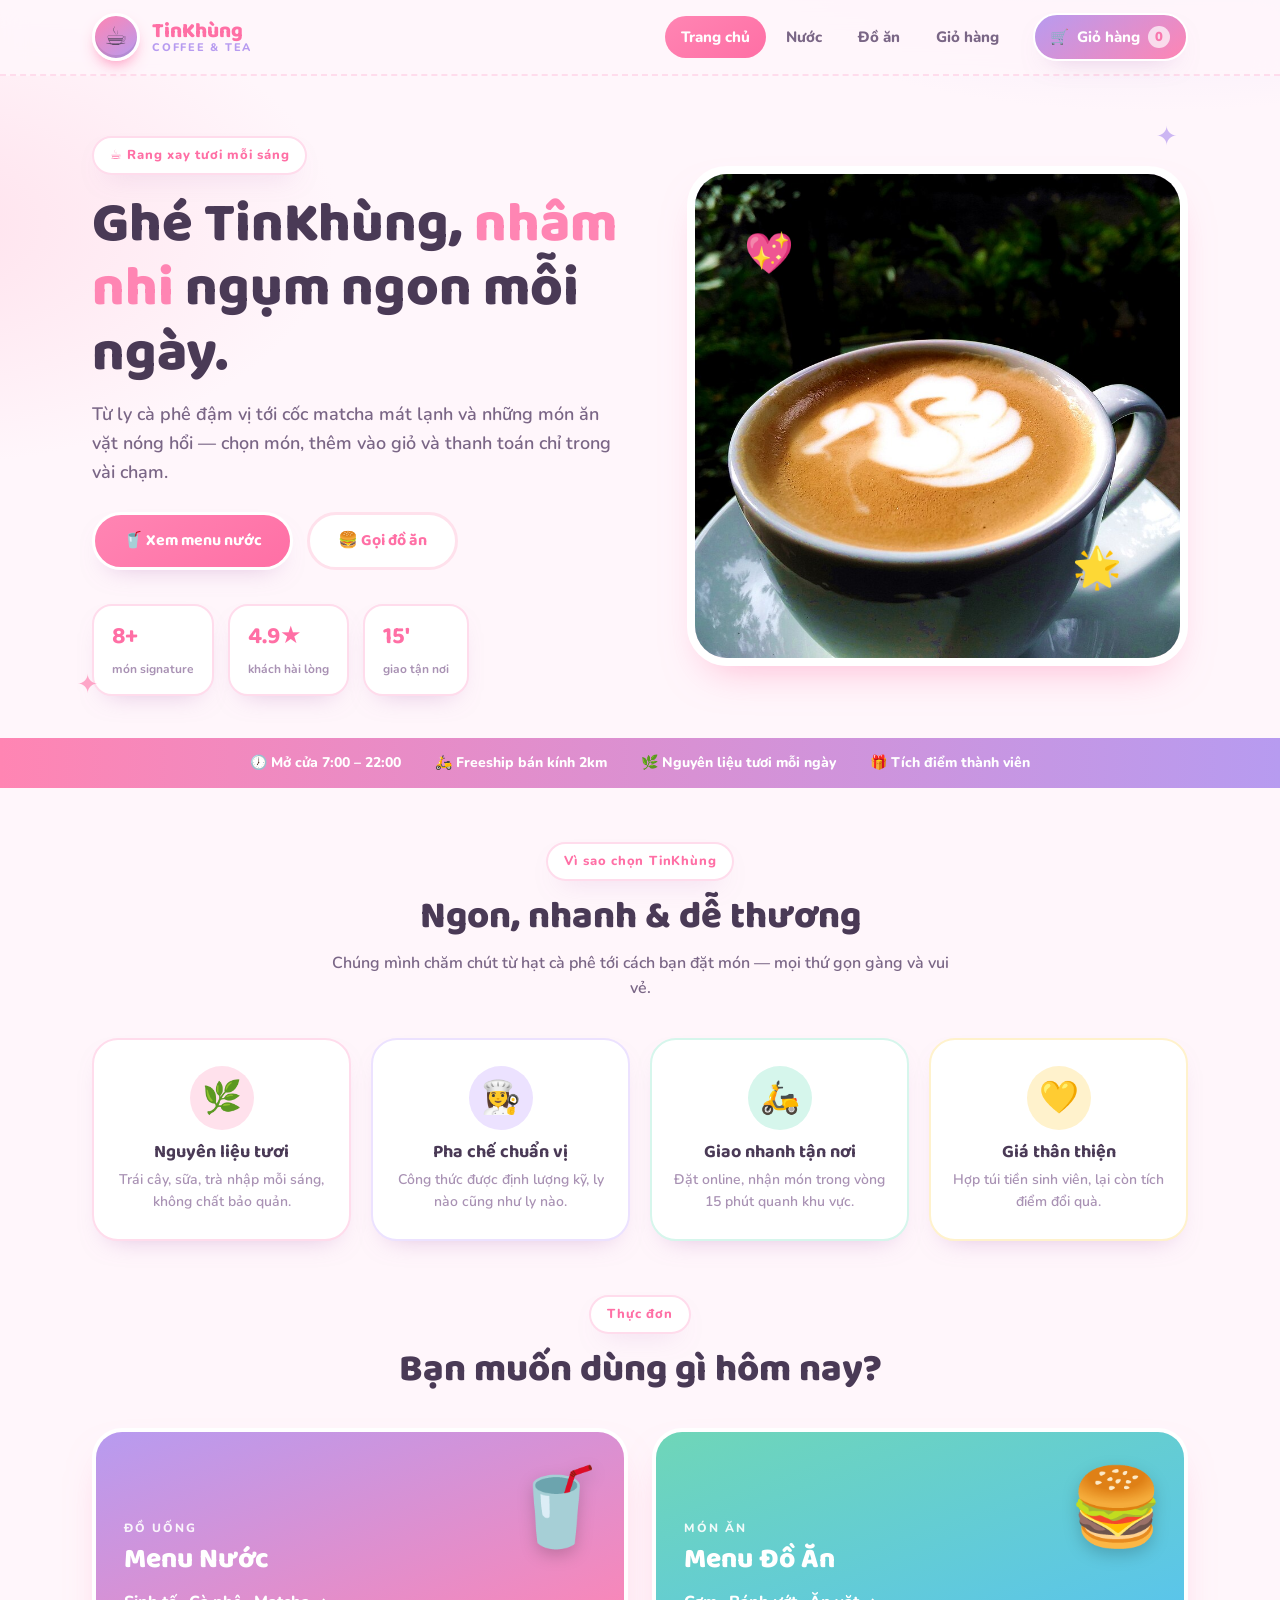
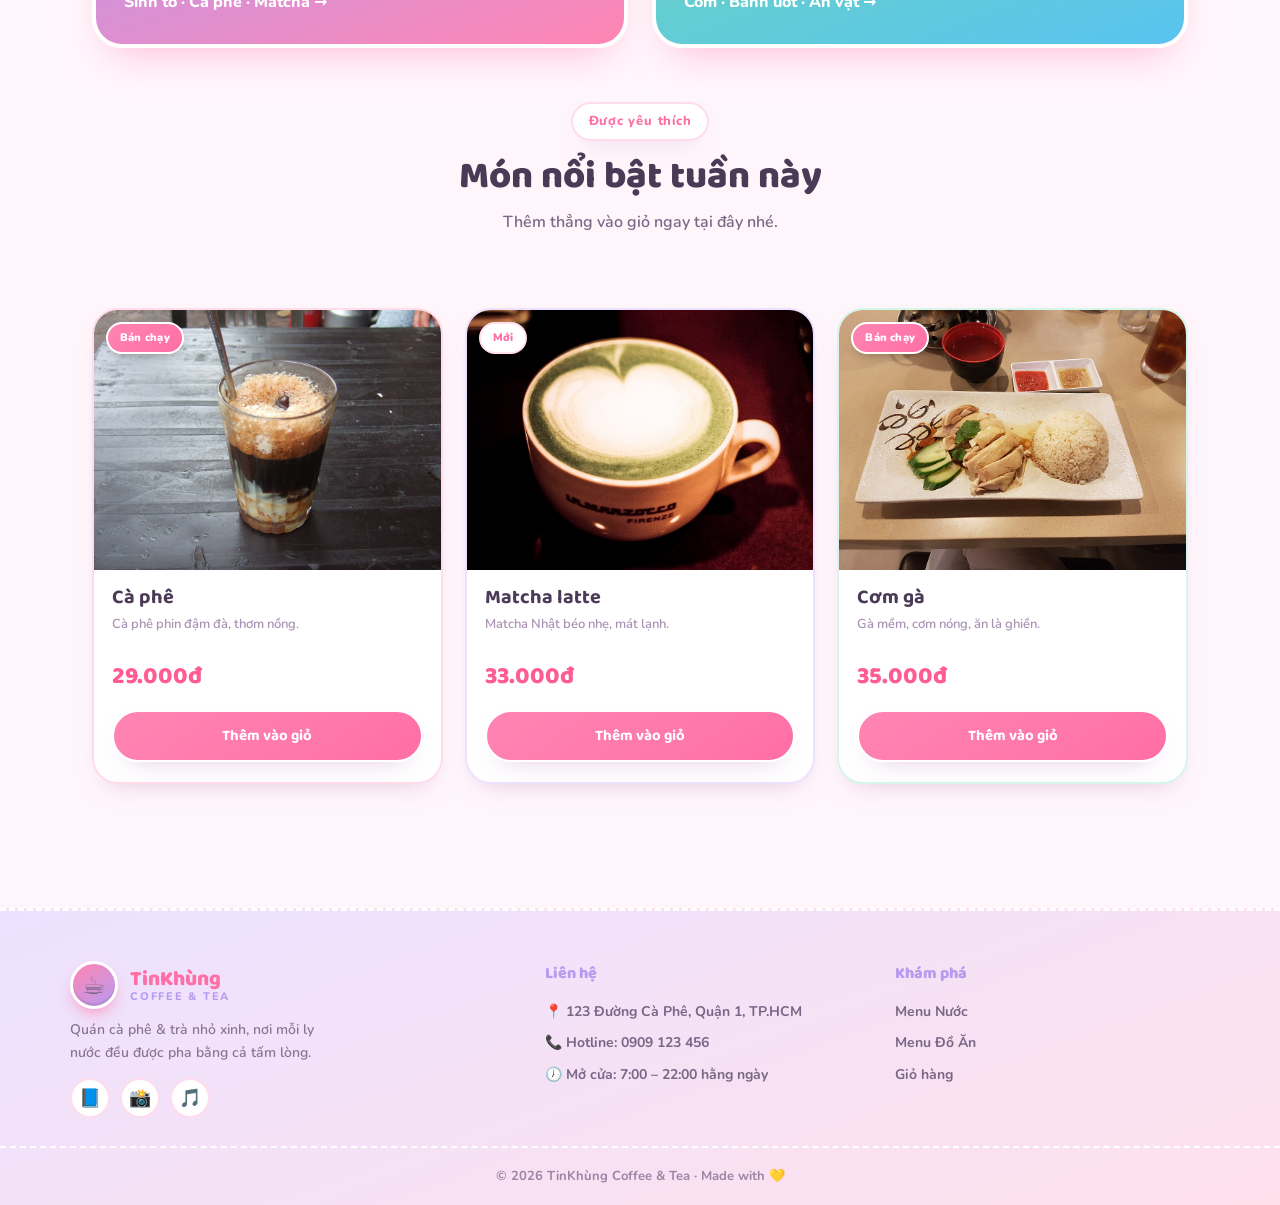
==== commit 9b77200d: "Doi giao dien sang phong cach cute/de thuong (pastel hong-tim-mint, font Baloo 2 + Nunito, bo tron, " ====
--- a/index.html
+++ b/index.html
@@ -8,7 +8,7 @@
   <link rel="icon" href="data:image/svg+xml,%3Csvg xmlns='http://www.w3.org/2000/svg' viewBox='0 0 100 100'%3E%3Ctext y='.9em' font-size='90'%3E%E2%98%95%3C/text%3E%3C/svg%3E" />
   <link rel="preconnect" href="https://fonts.googleapis.com" />
   <link rel="preconnect" href="https://fonts.gstatic.com" crossorigin />
-  <link href="https://fonts.googleapis.com/css2?family=Lora:wght@500;600;700&family=Be+Vietnam+Pro:wght@400;500;600;700&display=swap" rel="stylesheet" />
+  <link href="https://fonts.googleapis.com/css2?family=Baloo+2:wght@500;600;700;800&family=Nunito:wght@400;600;700;800&display=swap" rel="stylesheet" />
   <link rel="stylesheet" href="assets/style.css" />
 </head>
 <body>
@@ -56,8 +56,8 @@
       </div>
       <div class="hero-art">
         <img src="assets/img/hero.jpg" alt="Ly cà phê latte art thơm ngon" />
-        <span class="bean b1">☕</span>
-        <span class="bean b3">🍃</span>
+        <span class="bean b1">💖</span>
+        <span class="bean b3">🌟</span>
       </div>
     </div>
   </section>
--- a/assets/style.css
+++ b/assets/style.css
@@ -1,261 +1,269 @@
 /* ============================================================
-   TinKhùng Coffee & Tea — giao diện quán cà phê ấm cúng
+   TinKhùng Coffee & Tea — giao diện CUTE / dễ thương (pastel kawaii)
    Dùng chung cho index / nuoc / do-an / gio-hang
    ============================================================ */
 
 :root {
   color-scheme: light;
 
-  /* Bảng màu cà phê ấm */
-  --espresso: #2a1a10;
-  --coffee:   #4a2c18;
-  --coffee-2: #6f4e37;
-  --caramel:  #b07a45;
-  --gold:     #d8a765;
-  --gold-soft:#f0d9b5;
-  --cream:    #f3e9da;
-  --cream-2:  #faf4ea;
-  --card:     #fffdf8;
-  --ink:      #2c2017;
-  --muted:    #8a7a68;
-  --line:     #ece0cf;
-  --price:    #b0561e;
-  --mint:     #3f8f63;
-  --mint-bg:  #e4f3e9;
-
-  --radius:   20px;
-  --radius-sm:14px;
-  --shadow:   0 18px 40px -22px rgba(74, 44, 24, 0.55);
-  --shadow-sm:0 10px 24px -16px rgba(74, 44, 24, 0.5);
+  /* Bảng màu kẹo ngọt pastel */
+  --pink:     #ff85b3;
+  --pink-2:   #ff6fa5;
+  --pink-soft:#ffe1ec;
+  --lav:      #b79bf0;
+  --lav-soft: #ece2ff;
+  --mint:     #6fd6b8;
+  --mint-soft:#d6f6ec;
+  --yellow:   #ffd36b;
+  --yellow-soft:#fff2cc;
+  --blue-soft:#dcefff;
+
+  --bg:       #fff6fb;
+  --card:     #ffffff;
+  --ink:      #5c4a66;   /* tím nâu dịu cho chữ */
+  --muted:    #a992b4;
+  --line:     #ffdcec;
+  --price:    #ff5c93;
+
+  --radius:   26px;
+  --radius-sm:18px;
+  --shadow:   0 20px 42px -20px rgba(255, 120, 170, 0.55);
+  --shadow-sm:0 12px 26px -16px rgba(183, 120, 190, 0.5);
   --maxw:     1140px;
-  --font-head:"Lora", Georgia, serif;
-  --font-body:"Be Vietnam Pro", system-ui, -apple-system, "Segoe UI", sans-serif;
+  --font-head:"Baloo 2", system-ui, sans-serif;
+  --font-body:"Nunito", system-ui, -apple-system, "Segoe UI", sans-serif;
 }
 
 * { box-sizing: border-box; }
-
 html { scroll-behavior: smooth; }
 
 body {
   margin: 0;
   font-family: var(--font-body);
+  font-weight: 600;
   color: var(--ink);
   background:
-    radial-gradient(1200px 500px at 85% -5%, #fbeedd 0%, transparent 60%),
-    radial-gradient(900px 500px at -10% 10%, #f4e4cf 0%, transparent 55%),
-    var(--cream);
+    radial-gradient(900px 420px at 90% -5%, var(--lav-soft) 0%, transparent 60%),
+    radial-gradient(760px 420px at -8% 8%, var(--pink-soft) 0%, transparent 58%),
+    radial-gradient(700px 500px at 50% 120%, var(--mint-soft) 0%, transparent 55%),
+    var(--bg);
   line-height: 1.6;
   -webkit-font-smoothing: antialiased;
 }
 
-h1, h2, h3 { font-family: var(--font-head); color: var(--espresso); line-height: 1.2; margin: 0; }
-
+h1, h2, h3 { font-family: var(--font-head); color: #4a3a56; line-height: 1.15; margin: 0; }
 a { color: inherit; }
-
 img { max-width: 100%; display: block; }
 
 .container { width: 100%; max-width: var(--maxw); margin: 0 auto; padding: 0 22px; }
-
-.sr-only {
-  position: absolute; width: 1px; height: 1px; padding: 0; margin: -1px;
-  overflow: hidden; clip: rect(0 0 0 0); white-space: nowrap; border: 0;
-}
+.sr-only { position: absolute; width: 1px; height: 1px; padding: 0; margin: -1px; overflow: hidden; clip: rect(0 0 0 0); white-space: nowrap; border: 0; }
 
 /* -------------------- Header / Nav -------------------- */
 .site-header {
   position: sticky; top: 0; z-index: 50;
-  background: rgba(250, 244, 234, 0.82);
-  backdrop-filter: saturate(140%) blur(12px);
-  border-bottom: 1px solid var(--line);
-}
-.nav {
-  display: flex; align-items: center; gap: 18px;
-  height: 72px;
-}
+  background: rgba(255, 246, 251, 0.86);
+  backdrop-filter: saturate(150%) blur(12px);
+  border-bottom: 2px dashed var(--line);
+}
+.nav { display: flex; align-items: center; gap: 18px; height: 74px; }
 .brand { display: flex; align-items: center; gap: 12px; text-decoration: none; margin-right: auto; }
 .brand-logo {
-  width: 46px; height: 46px; border-radius: 14px;
+  width: 48px; height: 48px; border-radius: 50%;
   display: grid; place-items: center; font-size: 26px;
-  background: linear-gradient(145deg, var(--coffee), var(--coffee-2));
-  box-shadow: inset 0 -3px 0 rgba(0,0,0,.18), 0 8px 18px -10px rgba(74,44,24,.8);
-}
-.brand-text { display: flex; flex-direction: column; line-height: 1.05; }
-.brand-name { font-family: var(--font-head); font-weight: 700; font-size: 20px; color: var(--espresso); }
-.brand-sub  { font-size: 11px; letter-spacing: .14em; text-transform: uppercase; color: var(--caramel); font-weight: 600; }
+  background: linear-gradient(145deg, var(--pink), var(--lav));
+  box-shadow: 0 8px 16px -6px rgba(255,120,170,.9), inset 0 -3px 0 rgba(0,0,0,.08);
+  border: 3px solid #fff;
+}
+.brand-text { display: flex; flex-direction: column; line-height: 1.02; }
+.brand-name { font-family: var(--font-head); font-weight: 800; font-size: 21px; color: var(--pink-2); }
+.brand-sub  { font-size: 11px; letter-spacing: .16em; text-transform: uppercase; color: var(--lav); font-weight: 800; }
 
 .nav-links { display: flex; align-items: center; gap: 4px; }
 .nav-links a {
-  text-decoration: none; font-weight: 600; font-size: 15px; color: var(--coffee);
-  padding: 9px 15px; border-radius: 999px; transition: background .18s ease, color .18s ease;
-}
-.nav-links a:hover { background: #efe2cf; }
-.nav-links a.active { background: var(--coffee); color: #fff; }
+  text-decoration: none; font-weight: 800; font-size: 15px; color: #7a6686;
+  padding: 9px 16px; border-radius: 999px; transition: background .18s ease, color .18s ease, transform .15s ease;
+}
+.nav-links a:hover { background: var(--pink-soft); transform: translateY(-1px); }
+.nav-links a.active { background: linear-gradient(145deg, var(--pink), var(--pink-2)); color: #fff; }
 
 .cart-link {
   position: relative; display: inline-flex; align-items: center; gap: 8px;
-  text-decoration: none; font-weight: 700; font-size: 15px; color: #fff;
-  background: linear-gradient(145deg, var(--caramel), var(--coffee-2));
-  padding: 10px 16px 10px 14px; border-radius: 999px;
-  box-shadow: var(--shadow-sm); transition: transform .15s ease, box-shadow .15s ease;
-}
-.cart-link:hover { transform: translateY(-2px); }
-.cart-link.bump { animation: bump .4s ease; }
-@keyframes bump { 0%,100%{transform:scale(1)} 35%{transform:scale(1.16)} }
+  text-decoration: none; font-weight: 800; font-size: 15px; color: #fff;
+  background: linear-gradient(145deg, var(--lav), var(--pink));
+  padding: 10px 16px 10px 15px; border-radius: 999px; border: 2px solid #fff;
+  box-shadow: var(--shadow-sm); transition: transform .15s ease;
+}
+.cart-link:hover { transform: translateY(-2px) rotate(-1deg); }
+.cart-link.bump { animation: bump .5s ease; }
+@keyframes bump { 0%,100%{transform:scale(1)} 30%{transform:scale(1.2) rotate(-6deg)} 60%{transform:scale(1.05) rotate(4deg)} }
 .cart-count {
   min-width: 22px; height: 22px; padding: 0 6px; border-radius: 999px;
-  background: #fff; color: var(--coffee); font-size: 13px; font-weight: 800;
+  background: #fff; color: var(--pink-2); font-size: 13px; font-weight: 900;
   display: inline-grid; place-items: center;
 }
-.cart-count.is-empty { opacity: .65; }
-
+.cart-count.is-empty { opacity: .7; }
 .nav-toggle { display: none; }
 
 /* -------------------- Buttons -------------------- */
 .btn {
   display: inline-flex; align-items: center; gap: 9px; justify-content: center;
-  font-family: var(--font-body); font-weight: 700; font-size: 16px; cursor: pointer;
-  padding: 13px 26px; border-radius: 999px; border: 0; text-decoration: none;
-  transition: transform .15s ease, box-shadow .15s ease, background .18s ease;
-}
-.btn-primary { background: linear-gradient(145deg, var(--coffee), var(--coffee-2)); color: #fff; box-shadow: var(--shadow-sm); }
-.btn-primary:hover { transform: translateY(-2px); }
-.btn-ghost { background: #fff; color: var(--coffee); border: 2px solid var(--gold-soft); }
-.btn-ghost:hover { border-color: var(--gold); transform: translateY(-2px); }
-.btn-gold { background: linear-gradient(145deg, var(--gold), var(--caramel)); color: #41260f; box-shadow: var(--shadow-sm); }
-.btn-gold:hover { transform: translateY(-2px); }
-
-/* -------------------- Hero (trang chủ) -------------------- */
-.hero { padding: 64px 0 36px; }
+  font-family: var(--font-head); font-weight: 700; font-size: 16px; cursor: pointer;
+  padding: 13px 28px; border-radius: 999px; border: 3px solid #fff; text-decoration: none;
+  transition: transform .15s ease, box-shadow .15s ease, filter .18s ease;
+}
+.btn-primary { background: linear-gradient(145deg, var(--pink), var(--pink-2)); color: #fff; box-shadow: var(--shadow-sm); }
+.btn-primary:hover { transform: translateY(-3px) rotate(-1deg); }
+.btn-ghost { background: #fff; color: var(--pink-2); border: 3px solid var(--pink-soft); }
+.btn-ghost:hover { border-color: var(--pink); transform: translateY(-3px); }
+.btn-gold { background: linear-gradient(145deg, var(--yellow), #ffc14d); color: #7a5300; box-shadow: var(--shadow-sm); }
+.btn-gold:hover { transform: translateY(-3px) rotate(1deg); }
+.btn:active { transform: translateY(2px) scale(.98); }
+
+/* -------------------- Hero -------------------- */
+.hero { padding: 60px 0 30px; position: relative; }
 .hero-grid { display: grid; grid-template-columns: 1.05fr .95fr; gap: 42px; align-items: center; }
 .eyebrow {
-  display: inline-flex; align-items: center; gap: 8px; font-weight: 700; font-size: 13px;
-  letter-spacing: .12em; text-transform: uppercase; color: var(--caramel);
-  background: #fff; border: 1px solid var(--line); padding: 7px 14px; border-radius: 999px;
-}
-.hero h1 { font-size: clamp(34px, 5vw, 56px); margin: 18px 0 14px; }
-.hero h1 .accent { color: var(--caramel); }
-.hero p.lead { font-size: 18px; color: #5d4a38; max-width: 48ch; margin: 0 0 26px; }
+  display: inline-flex; align-items: center; gap: 8px; font-weight: 800; font-size: 13px;
+  letter-spacing: .06em; color: var(--pink-2);
+  background: #fff; border: 2px solid var(--line); padding: 7px 16px; border-radius: 999px;
+  box-shadow: var(--shadow-sm);
+}
+.hero h1 { font-size: clamp(34px, 5vw, 56px); margin: 18px 0 14px; font-weight: 800; }
+.hero h1 .accent { color: var(--pink); }
+.hero p.lead { font-size: 18px; color: #7a6686; max-width: 48ch; margin: 0 0 26px; font-weight: 600; }
 .hero-actions { display: flex; gap: 14px; flex-wrap: wrap; }
-.hero-stats { display: flex; gap: 30px; margin-top: 34px; flex-wrap: wrap; }
-.hero-stats .stat b { font-family: var(--font-head); font-size: 26px; color: var(--espresso); display: block; }
-.hero-stats .stat span { font-size: 13px; color: var(--muted); }
+.hero-stats { display: flex; gap: 14px; margin-top: 34px; flex-wrap: wrap; }
+.hero-stats .stat { background: #fff; border: 2px solid var(--line); border-radius: 20px; padding: 12px 18px; box-shadow: var(--shadow-sm); }
+.hero-stats .stat b { font-family: var(--font-head); font-size: 24px; color: var(--pink-2); display: block; }
+.hero-stats .stat span { font-size: 12px; color: var(--muted); font-weight: 700; }
 
 .hero-art {
-  position: relative; aspect-ratio: 1/1; border-radius: 32px;
-  background:
-    radial-gradient(circle at 30% 25%, #fff6e9 0%, transparent 45%),
-    linear-gradient(145deg, #e9cfa8, #cf9f6a);
-  box-shadow: var(--shadow); display: grid; place-items: center; overflow: hidden;
-  border: 6px solid #fff;
+  position: relative; aspect-ratio: 1/1; border-radius: 40px;
+  background: linear-gradient(145deg, var(--lav-soft), var(--pink-soft));
+  box-shadow: var(--shadow); overflow: hidden; border: 8px solid #fff;
 }
 .hero-art img { position: absolute; inset: 0; width: 100%; height: 100%; object-fit: cover; }
-.hero-art .cup { font-size: clamp(120px, 20vw, 210px); filter: drop-shadow(0 18px 24px rgba(74,44,24,.35)); }
+.hero-art .cup { font-size: clamp(120px, 20vw, 210px); }
 .hero-art .bean {
-  position: absolute; font-size: 40px; opacity: .85;
-  animation: floaty 5s ease-in-out infinite;
-}
-.hero-art .b1 { top: 12%; left: 14%; }
-.hero-art .b2 { bottom: 16%; left: 20%; animation-delay: .8s; font-size: 30px; }
-.hero-art .b3 { top: 18%; right: 14%; animation-delay: 1.4s; font-size: 34px; }
-.hero-art .b4 { bottom: 12%; right: 18%; animation-delay: 2s; }
-@keyframes floaty { 0%,100%{transform:translateY(0) rotate(-8deg)} 50%{transform:translateY(-12px) rotate(8deg)} }
-
-.marquee-strip {
-  background: var(--coffee); color: #f3e3cd; margin-top: 10px;
-}
-.marquee-strip .container { display: flex; gap: 40px; flex-wrap: wrap; justify-content: center; padding: 14px 22px; font-weight: 600; font-size: 14px; }
+  position: absolute; font-size: 40px; z-index: 2;
+  filter: drop-shadow(0 4px 6px rgba(0,0,0,.2));
+  animation: floaty 4.5s ease-in-out infinite;
+}
+.hero-art .b1 { top: 10%; left: 10%; }
+.hero-art .b3 { bottom: 12%; right: 12%; animation-delay: 1.2s; }
+@keyframes floaty { 0%,100%{transform:translateY(0) rotate(-10deg)} 50%{transform:translateY(-12px) rotate(12deg)} }
+
+/* sao lấp lánh quanh hero */
+.hero::before, .hero::after {
+  content: "✦"; position: absolute; color: var(--lav); font-size: 26px; opacity: .7;
+  animation: twinkle 2.6s ease-in-out infinite;
+}
+.hero::before { top: 40px; right: 8%; }
+.hero::after { bottom: 20px; left: 6%; color: var(--pink); animation-delay: 1.3s; }
+@keyframes twinkle { 0%,100%{transform:scale(1);opacity:.4} 50%{transform:scale(1.4);opacity:.9} }
+
+.marquee-strip { background: linear-gradient(90deg, var(--pink), var(--lav)); color: #fff; margin-top: 12px; }
+.marquee-strip .container { display: flex; gap: 34px; flex-wrap: wrap; justify-content: center; padding: 14px 22px; font-weight: 800; font-size: 14px; }
 .marquee-strip span { display: inline-flex; align-items: center; gap: 8px; }
 
 /* -------------------- Sections -------------------- */
-.section { padding: 56px 0; }
-.section-head { text-align: center; max-width: 640px; margin: 0 auto 38px; }
+.section { padding: 54px 0; }
+.section-head { text-align: center; max-width: 640px; margin: 0 auto 36px; }
 .section-head .eyebrow { margin-bottom: 14px; }
-.section-head h2 { font-size: clamp(26px, 3.4vw, 38px); }
-.section-head p { color: #5d4a38; margin: 12px 0 0; }
+.section-head h2 { font-size: clamp(26px, 3.4vw, 38px); font-weight: 800; }
+.section-head p { color: #7a6686; margin: 12px 0 0; font-weight: 600; }
 
 /* Features */
 .feature-grid { display: grid; grid-template-columns: repeat(4, 1fr); gap: 20px; }
 .feature {
-  background: var(--card); border: 1px solid var(--line); border-radius: var(--radius);
-  padding: 26px 22px; text-align: center; box-shadow: var(--shadow-sm);
-  transition: transform .18s ease;
-}
-.feature:hover { transform: translateY(-5px); }
-.feature .ic { font-size: 34px; margin-bottom: 10px; }
+  background: #fff; border: 2px solid var(--line); border-radius: var(--radius);
+  padding: 26px 20px; text-align: center; box-shadow: var(--shadow-sm);
+  transition: transform .2s ease;
+}
+.feature:nth-child(2) { border-color: var(--lav-soft); }
+.feature:nth-child(3) { border-color: var(--mint-soft); }
+.feature:nth-child(4) { border-color: var(--yellow-soft); }
+.feature:hover { transform: translateY(-6px) rotate(-1.5deg); }
+.feature .ic {
+  width: 64px; height: 64px; margin: 0 auto 12px; border-radius: 50%;
+  display: grid; place-items: center; font-size: 32px; background: var(--pink-soft);
+}
+.feature:nth-child(2) .ic { background: var(--lav-soft); }
+.feature:nth-child(3) .ic { background: var(--mint-soft); }
+.feature:nth-child(4) .ic { background: var(--yellow-soft); }
 .feature h3 { font-size: 18px; margin-bottom: 6px; }
-.feature p { font-size: 14px; color: var(--muted); margin: 0; }
+.feature p { font-size: 14px; color: var(--muted); margin: 0; font-weight: 600; }
 
 /* Category cards */
 .cat-grid { display: grid; grid-template-columns: 1fr 1fr; gap: 24px; }
 .cat-card {
-  position: relative; border-radius: 26px; overflow: hidden; text-decoration: none;
-  color: #fff; min-height: 240px; display: flex; flex-direction: column; justify-content: flex-end;
-  padding: 28px; box-shadow: var(--shadow); isolation: isolate;
+  position: relative; border-radius: 30px; overflow: hidden; text-decoration: none;
+  color: #fff; min-height: 220px; display: flex; flex-direction: column; justify-content: flex-end;
+  padding: 28px; box-shadow: var(--shadow); isolation: isolate; border: 4px solid #fff;
   transition: transform .2s ease;
 }
-.cat-card:hover { transform: translateY(-6px); }
-.cat-card::after { content: ""; position: absolute; inset: 0; z-index: -1; opacity: .9; }
-.cat-drink::after { background: linear-gradient(160deg, #6f4e37, #b07a45); }
-.cat-food::after  { background: linear-gradient(160deg, #8a4b2f, #d08a4e); }
-.cat-card .cat-emoji { position: absolute; top: 18px; right: 22px; font-size: 76px; opacity: .9; }
-.cat-card small { text-transform: uppercase; letter-spacing: .16em; font-weight: 700; font-size: 12px; opacity: .85; }
-.cat-card h3 { color: #fff; font-size: 28px; margin: 6px 0 4px; }
-.cat-card .go { margin-top: 12px; font-weight: 700; }
+.cat-card:hover { transform: translateY(-6px) scale(1.01); }
+.cat-card::after { content: ""; position: absolute; inset: 0; z-index: -1; }
+.cat-drink::after { background: linear-gradient(160deg, var(--lav), var(--pink)); }
+.cat-food::after  { background: linear-gradient(160deg, var(--mint), #58c3f0); }
+.cat-card .cat-emoji { position: absolute; top: 16px; right: 20px; font-size: 76px; filter: drop-shadow(0 6px 8px rgba(0,0,0,.18)); animation: floaty 5s ease-in-out infinite; }
+.cat-card small { text-transform: uppercase; letter-spacing: .16em; font-weight: 800; font-size: 12px; opacity: .9; }
+.cat-card h3 { color: #fff; font-size: 28px; margin: 6px 0 4px; font-weight: 800; }
+.cat-card .go { margin-top: 10px; font-weight: 800; }
 
 /* -------------------- Product grid (menu) -------------------- */
-.menu-hero { padding: 48px 0 8px; text-align: center; }
+.menu-hero { padding: 48px 0 8px; text-align: center; position: relative; }
 .menu-hero .eyebrow { margin-bottom: 14px; }
-.menu-hero h1 { font-size: clamp(30px, 4.4vw, 46px); }
-.menu-hero p { color: #5d4a38; margin: 12px auto 0; max-width: 52ch; }
-
-.product-grid {
-  display: grid; grid-template-columns: repeat(4, 1fr); gap: 22px;
-  padding: 36px 0 10px;
-}
+.menu-hero h1 { font-size: clamp(30px, 4.4vw, 46px); font-weight: 800; }
+.menu-hero p { color: #7a6686; margin: 12px auto 0; max-width: 52ch; font-weight: 600; }
+
+.product-grid { display: grid; grid-template-columns: repeat(4, 1fr); gap: 22px; padding: 36px 0 10px; }
 .product-card {
-  background: var(--card); border: 1px solid var(--line); border-radius: var(--radius);
+  background: var(--card); border: 2px solid var(--line); border-radius: var(--radius);
   box-shadow: var(--shadow-sm); overflow: hidden; text-align: left;
-  display: flex; flex-direction: column;
-  transition: transform .18s ease, box-shadow .18s ease;
-}
-.product-card:hover { transform: translateY(-6px); box-shadow: var(--shadow); }
-.product-card .ph {
-  position: relative; aspect-ratio: 4 / 3; background: #efe2cd; overflow: hidden;
-}
+  display: flex; flex-direction: column; transition: transform .18s ease, box-shadow .18s ease;
+}
+.product-card:nth-child(4n+2) { border-color: var(--lav-soft); }
+.product-card:nth-child(4n+3) { border-color: var(--mint-soft); }
+.product-card:nth-child(4n)   { border-color: var(--yellow-soft); }
+.product-card:hover { transform: translateY(-7px) rotate(-1deg); box-shadow: var(--shadow); }
+.product-card .ph { position: relative; aspect-ratio: 4 / 3; background: var(--pink-soft); overflow: hidden; }
 .product-card .ph img { width: 100%; height: 100%; object-fit: cover; display: block; transition: transform .4s ease; }
-.product-card:hover .ph img { transform: scale(1.06); }
+.product-card:hover .ph img { transform: scale(1.07); }
 .product-card .tag {
-  position: absolute; top: 12px; left: 12px; font-size: 11px; font-weight: 800;
-  text-transform: uppercase; letter-spacing: .06em; padding: 5px 11px; border-radius: 999px;
-  background: var(--mint-bg); color: var(--mint); box-shadow: 0 4px 10px -4px rgba(0,0,0,.4);
-}
-.product-card .tag.hot { background: #fde4d3; color: #c0531f; }
+  position: absolute; top: 12px; left: 12px; font-size: 11px; font-weight: 900;
+  letter-spacing: .02em; padding: 5px 12px; border-radius: 999px;
+  background: #fff; color: var(--pink-2); border: 2px solid var(--pink-soft);
+  box-shadow: 0 6px 12px -6px rgba(0,0,0,.35);
+}
+.product-card .tag.hot { color: #fff; background: linear-gradient(145deg, var(--pink), var(--pink-2)); border-color: #fff; }
 .product-card .pbody { padding: 16px 18px 20px; display: flex; flex-direction: column; flex: 1; }
-.product-card h3 { font-family: var(--font-body); font-weight: 700; font-size: 19px; margin: 0; color: var(--ink); }
-.product-card .desc { font-size: 13px; color: var(--muted); margin: 6px 0 0; min-height: 36px; }
-.product-card .price { font-family: var(--font-head); font-weight: 700; font-size: 23px; color: var(--price); margin: 10px 0 14px; }
+.product-card h3 { font-family: var(--font-head); font-weight: 700; font-size: 20px; margin: 0; color: #4a3a56; }
+.product-card .desc { font-size: 13px; color: var(--muted); margin: 5px 0 0; min-height: 36px; font-weight: 600; }
+.product-card .price { font-family: var(--font-head); font-weight: 800; font-size: 24px; color: var(--price); margin: 8px 0 14px; }
 .add-btn {
-  width: 100%; margin-top: auto; background: linear-gradient(145deg, var(--coffee), var(--coffee-2)); color: #fff;
-  font-weight: 700; font-size: 15px; padding: 12px 18px; border: 0; border-radius: 999px;
-  cursor: pointer; transition: transform .14s ease, box-shadow .14s ease, filter .18s ease;
+  width: 100%; margin-top: auto; font-family: var(--font-head);
+  background: linear-gradient(145deg, var(--pink), var(--pink-2)); color: #fff;
+  font-weight: 700; font-size: 15px; padding: 12px 18px; border: 2px solid #fff; border-radius: 999px;
+  cursor: pointer; transition: transform .14s ease, filter .18s ease;
   box-shadow: var(--shadow-sm); -webkit-tap-highlight-color: transparent;
 }
-.add-btn:hover { filter: brightness(1.08); transform: translateY(-2px); }
-.add-btn:active { transform: translateY(2px); }
+.add-btn:hover { filter: brightness(1.05); transform: translateY(-2px) scale(1.02); }
+.add-btn:active { transform: translateY(2px) scale(.98); }
 
 /* flying item + toast */
 .flying-item {
   position: fixed; z-index: 999; pointer-events: none; width: 70px; height: 70px;
-  border-radius: 18px; display: grid; place-items: center; font-size: 40px;
-  background: #fff center / cover no-repeat; overflow: hidden;
-  box-shadow: 0 12px 26px rgba(0,0,0,.22);
+  border-radius: 50%; display: grid; place-items: center; font-size: 40px;
+  background: #fff center / cover no-repeat; overflow: hidden; border: 3px solid #fff;
+  box-shadow: 0 12px 26px rgba(255,120,170,.4);
   transition: left .7s cubic-bezier(.22,1,.36,1), top .7s cubic-bezier(.55,0,.85,.45),
               transform .7s cubic-bezier(.22,1,.36,1), opacity .7s ease;
 }
 .toast {
   position: fixed; left: 50%; bottom: 28px; transform: translateX(-50%) translateY(20px);
-  background: var(--espresso); color: #fff; font-weight: 600; font-size: 15px;
-  padding: 13px 22px; border-radius: 999px; box-shadow: var(--shadow); z-index: 900;
+  background: linear-gradient(145deg, var(--pink), var(--lav)); color: #fff; font-weight: 800; font-size: 15px;
+  padding: 13px 24px; border-radius: 999px; box-shadow: var(--shadow); z-index: 900; border: 2px solid #fff;
   opacity: 0; pointer-events: none; transition: opacity .25s ease, transform .25s ease;
   display: flex; align-items: center; gap: 9px;
 }
@@ -263,61 +271,58 @@
 
 /* -------------------- Cart page -------------------- */
 .cart-wrap { max-width: 860px; margin: 0 auto; padding: 44px 0 20px; }
-.cart-wrap .page-title { text-align: center; margin-bottom: 8px; font-size: clamp(28px,4vw,42px); }
-.cart-wrap .page-sub { text-align: center; color: var(--muted); margin: 0 0 30px; }
-
-.cart-panel { background: var(--card); border: 1px solid var(--line); border-radius: 24px; box-shadow: var(--shadow); overflow: hidden; }
-.cart-row {
-  display: grid; grid-template-columns: 64px 1fr auto auto; gap: 16px; align-items: center;
-  padding: 18px 22px; border-bottom: 1px solid var(--line);
-}
+.cart-wrap .page-title { text-align: center; margin-bottom: 8px; font-size: clamp(28px,4vw,42px); font-weight: 800; }
+.cart-wrap .page-sub { text-align: center; color: var(--muted); margin: 0 0 30px; font-weight: 700; }
+
+.cart-panel { background: var(--card); border: 2px solid var(--line); border-radius: 28px; box-shadow: var(--shadow); overflow: hidden; }
+.cart-row { display: grid; grid-template-columns: 64px 1fr auto auto; gap: 16px; align-items: center; padding: 18px 22px; border-bottom: 2px dashed var(--line); }
 .cart-row:last-child { border-bottom: 0; }
-.cart-row .ci-thumb { width: 58px; height: 58px; border-radius: 14px; overflow: hidden; background: #efe2cd; display: grid; place-items: center; font-size: 28px; }
+.cart-row .ci-thumb { width: 58px; height: 58px; border-radius: 50%; overflow: hidden; background: var(--pink-soft); display: grid; place-items: center; font-size: 28px; border: 2px solid #fff; }
 .cart-row .ci-thumb img { width: 100%; height: 100%; object-fit: cover; display: block; }
-.cart-row .ci-name { font-weight: 700; font-size: 17px; }
-.cart-row .ci-unit { font-size: 13px; color: var(--muted); }
-.cart-row .ci-line { font-weight: 800; color: var(--price); font-family: var(--font-head); min-width: 96px; text-align: right; }
-.qty-box { display: inline-flex; align-items: center; gap: 12px; background: #f4ead9; border-radius: 999px; padding: 5px; }
-.qty-btn { width: 32px; height: 32px; border-radius: 50%; border: 0; background: #fff; color: var(--coffee); font-size: 19px; font-weight: 800; cursor: pointer; box-shadow: var(--shadow-sm); }
-.qty-btn:hover { background: var(--gold-soft); }
-.qty-box span { min-width: 20px; text-align: center; font-weight: 700; }
+.cart-row .ci-name { font-weight: 800; font-size: 17px; color: #4a3a56; }
+.cart-row .ci-unit { font-size: 13px; color: var(--muted); font-weight: 700; }
+.cart-row .ci-line { font-weight: 900; color: var(--price); font-family: var(--font-head); min-width: 96px; text-align: right; }
+.qty-box { display: inline-flex; align-items: center; gap: 12px; background: var(--pink-soft); border-radius: 999px; padding: 5px; }
+.qty-btn { width: 32px; height: 32px; border-radius: 50%; border: 2px solid #fff; background: #fff; color: var(--pink-2); font-size: 18px; font-weight: 900; cursor: pointer; box-shadow: var(--shadow-sm); transition: transform .12s ease; }
+.qty-btn:hover { transform: scale(1.12); background: var(--pink); color: #fff; }
+.qty-box span { min-width: 20px; text-align: center; font-weight: 800; }
 
 .cart-summary { padding: 22px; display: flex; flex-direction: column; gap: 16px; }
-.summary-line { display: flex; justify-content: space-between; font-size: 15px; color: #5d4a38; }
+.summary-line { display: flex; justify-content: space-between; font-size: 15px; color: #7a6686; font-weight: 700; }
 .summary-total { display: flex; justify-content: space-between; align-items: baseline; border-top: 2px dashed var(--line); padding-top: 16px; }
-.summary-total .lbl { font-weight: 700; font-size: 17px; }
-.summary-total .val { font-family: var(--font-head); font-weight: 700; font-size: 30px; color: var(--price); }
+.summary-total .lbl { font-weight: 800; font-size: 17px; }
+.summary-total .val { font-family: var(--font-head); font-weight: 800; font-size: 30px; color: var(--price); }
 .cart-actions { display: flex; gap: 14px; flex-wrap: wrap; }
 .cart-actions .btn { flex: 1; min-width: 180px; }
 
 .empty-cart { text-align: center; padding: 60px 24px; }
 .empty-cart .big { font-size: 64px; }
 .empty-cart h3 { margin: 12px 0 6px; font-size: 24px; }
-.empty-cart p { color: var(--muted); margin: 0 0 22px; }
+.empty-cart p { color: var(--muted); margin: 0 0 22px; font-weight: 700; }
 
 /* QR modal */
-.modal { position: fixed; inset: 0; display: none; place-items: center; z-index: 200; padding: 20px; background: rgba(42,26,16,.5); backdrop-filter: blur(3px); }
+.modal { position: fixed; inset: 0; display: none; place-items: center; z-index: 200; padding: 20px; background: rgba(120, 80, 130, .4); backdrop-filter: blur(3px); }
 .modal.open { display: grid; }
-.modal-box { background: #fff; border-radius: 24px; padding: 30px; max-width: 360px; width: 100%; text-align: center; box-shadow: 0 30px 60px -20px rgba(0,0,0,.5); animation: pop .28s ease; }
-@keyframes pop { from { transform: scale(.9); opacity: 0 } to { transform: scale(1); opacity: 1 } }
-.modal-box h3 { font-size: 23px; margin-bottom: 4px; }
-.modal-box .qr-total { font-weight: 800; color: var(--price); font-size: 20px; margin: 6px 0 14px; }
-#qrCanvas { width: 220px; height: 220px; border-radius: 16px; border: 5px solid var(--gold-soft); margin: 0 auto 10px; background: #fff; }
-.modal-box .qr-hint { font-size: 13px; color: var(--muted); margin: 0 0 18px; }
+.modal-box { background: #fff; border-radius: 30px; padding: 30px; max-width: 360px; width: 100%; text-align: center; box-shadow: var(--shadow); border: 3px solid var(--pink-soft); animation: pop .3s ease; }
+@keyframes pop { from { transform: scale(.85); opacity: 0 } to { transform: scale(1); opacity: 1 } }
+.modal-box h3 { font-size: 23px; margin-bottom: 4px; font-weight: 800; }
+.modal-box .qr-total { font-weight: 900; color: var(--price); font-size: 20px; margin: 6px 0 14px; }
+#qrCanvas { width: 220px; height: 220px; border-radius: 20px; border: 5px solid var(--pink-soft); margin: 0 auto 10px; background: #fff; }
+.modal-box .qr-hint { font-size: 13px; color: var(--muted); margin: 0 0 18px; font-weight: 700; }
 
 /* -------------------- Footer -------------------- */
-.site-footer { background: var(--espresso); color: #e9d8c2; margin-top: 60px; }
-.footer-grid { display: grid; grid-template-columns: 1.4fr 1fr 1fr; gap: 34px; padding: 52px 0 30px; }
-.site-footer .brand-name { color: #fff; }
-.site-footer p { color: #c9b49a; font-size: 14px; margin: 10px 0 0; max-width: 34ch; }
-.footer-col h4 { font-family: var(--font-body); font-size: 15px; text-transform: uppercase; letter-spacing: .1em; color: var(--gold); margin: 0 0 14px; }
+.site-footer { background: linear-gradient(160deg, var(--lav-soft), var(--pink-soft)); color: #6b5676; margin-top: 60px; border-top: 3px dashed #fff; }
+.footer-grid { display: grid; grid-template-columns: 1.4fr 1fr 1fr; gap: 34px; padding: 50px 0 28px; }
+.site-footer .brand-name { color: var(--pink-2); }
+.site-footer p { color: #8a7595; font-size: 14px; margin: 10px 0 0; max-width: 34ch; font-weight: 600; }
+.footer-col h4 { font-family: var(--font-head); font-size: 16px; color: var(--lav); margin: 0 0 14px; font-weight: 800; }
 .footer-col ul { list-style: none; padding: 0; margin: 0; display: flex; flex-direction: column; gap: 9px; }
-.footer-col a, .footer-col li { color: #d9c6ad; text-decoration: none; font-size: 14px; }
-.footer-col a:hover { color: #fff; }
+.footer-col a, .footer-col li { color: #7a6686; text-decoration: none; font-size: 14px; font-weight: 700; }
+.footer-col a:hover { color: var(--pink-2); }
 .socials { display: flex; gap: 10px; margin-top: 14px; }
-.socials a { width: 38px; height: 38px; border-radius: 12px; display: grid; place-items: center; background: #3d2919; font-size: 18px; }
-.socials a:hover { background: var(--caramel); }
-.footer-bottom { border-top: 1px solid #3d2919; padding: 18px 0; text-align: center; font-size: 13px; color: #a68b6c; }
+.socials a { width: 40px; height: 40px; border-radius: 50%; display: grid; place-items: center; background: #fff; font-size: 18px; border: 2px solid var(--line); transition: transform .15s ease; }
+.socials a:hover { transform: translateY(-3px) rotate(-6deg); background: var(--pink-soft); }
+.footer-bottom { border-top: 2px dashed #fff; padding: 18px 0; text-align: center; font-size: 13px; color: #9a85a5; font-weight: 700; }
 
 /* -------------------- Responsive -------------------- */
 @media (max-width: 900px) {
@@ -329,17 +334,14 @@
 }
 @media (max-width: 640px) {
   .nav-links, .cart-link .lbl { display: none; }
-  .nav-links.open { display: flex; position: absolute; top: 72px; left: 0; right: 0;
-    flex-direction: column; background: var(--cream-2); border-bottom: 1px solid var(--line); padding: 10px; gap: 4px; }
+  .nav-links.open { display: flex; position: absolute; top: 74px; left: 0; right: 0;
+    flex-direction: column; background: var(--bg); border-bottom: 2px dashed var(--line); padding: 10px; gap: 4px; }
   .nav-links.open a { padding: 12px; }
-  .nav-toggle { display: inline-grid; place-items: center; width: 44px; height: 44px; border-radius: 12px;
-    border: 1px solid var(--line); background: #fff; font-size: 20px; cursor: pointer; }
+  .nav-toggle { display: inline-grid; place-items: center; width: 44px; height: 44px; border-radius: 14px;
+    border: 2px solid var(--line); background: #fff; font-size: 20px; cursor: pointer; color: var(--pink-2); }
   .cat-grid { grid-template-columns: 1fr; }
   .product-grid { grid-template-columns: 1fr 1fr; gap: 14px; }
-  .product-card { padding: 18px 14px; }
-  .thumb { width: 80px; height: 80px; font-size: 42px; }
-  .cart-row { grid-template-columns: 48px 1fr auto; row-gap: 10px; }
-  .cart-row .ci-line { grid-column: 2 / -1; text-align: left; }
+  .product-card .pbody { padding: 14px; }
   .footer-grid { grid-template-columns: 1fr; }
 }
 @media (max-width: 420px) {
